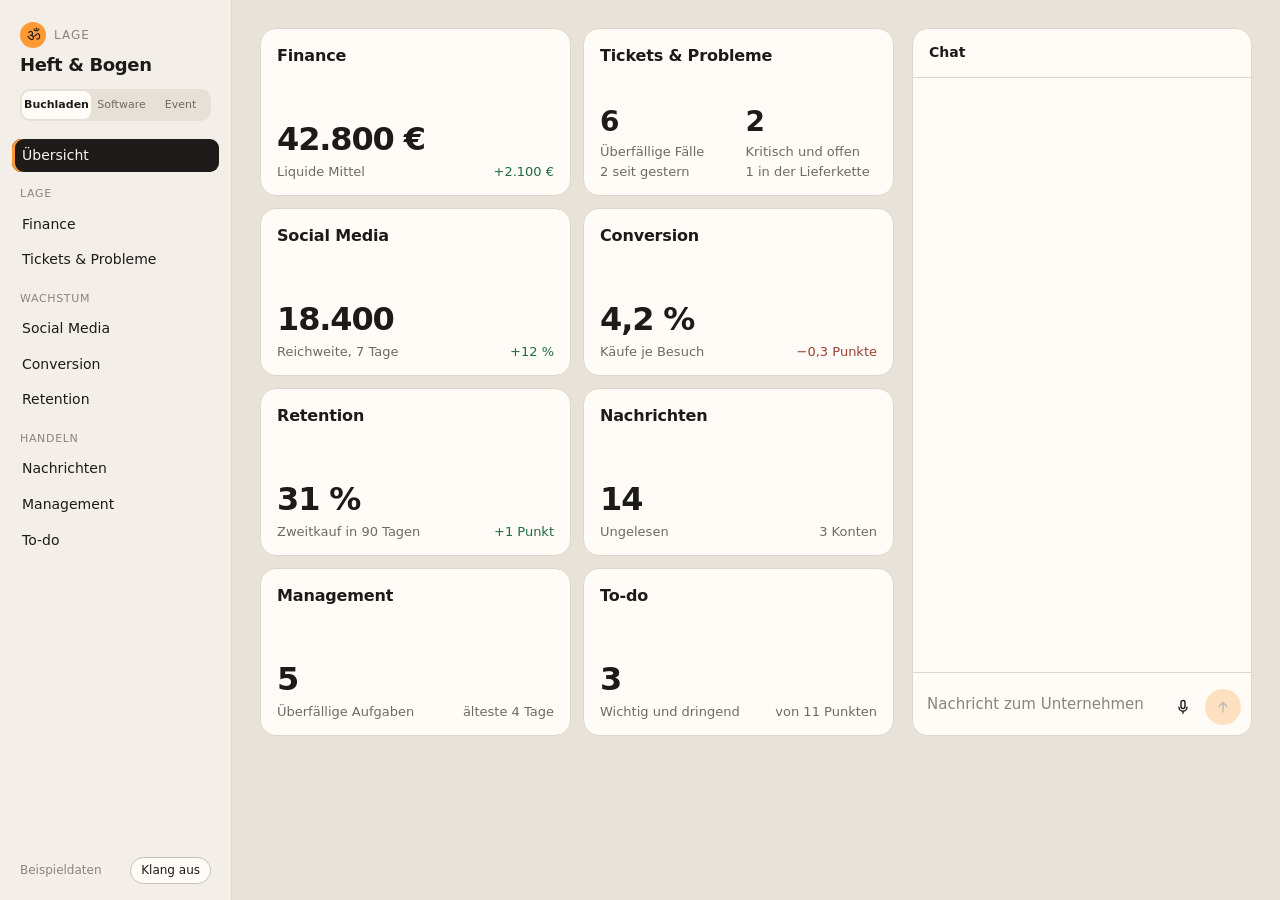
==== index.html @ 4ea133cf "Om-Branding: Safran-Palette, ॐ-Zeichen und Klang - Farben Safran, Gold und dunkles Safran für Fokus," ====
<!DOCTYPE html>
<html lang="de">
<head>
  <meta charset="utf-8">
  <meta name="viewport" content="width=device-width, initial-scale=1">
  <title>Lage</title>
  <style>
    :root {
      --bg: #e8e2d8;
      --rail: #f3efe8;
      --paper: #f7f4ee;
      --card: #fffcf8;
      --ink: #1c1b19;
      --muted: #6f6a62;
      --faint: #8a847b;
      --line: #ddd6cb;
      --line-strong: #c9c1b4;
      --good: #1d6b43;
      --bad: #9a4034;
      --saffron: #ff9933;
      --saffron-deep: #b85c00;
      --gold: #c9a24b;
      --radius: 16px;
      --sans: "SF Pro Text", "SF Pro Display", system-ui, -apple-system, BlinkMacSystemFont, "Segoe UI", sans-serif;
    }

    * { box-sizing: border-box; }
    html, body { margin: 0; height: 100%; }
    body {
      font-family: var(--sans);
      color: var(--ink);
      background: var(--bg);
      font-size: 15px;
      line-height: 1.4;
    }
    button, textarea { font: inherit; color: inherit; }
    button, a.nav-btn, a.tile { cursor: pointer; }
    a.nav-btn, a.tile { text-decoration: none; color: inherit; }
    :focus { outline: none; }
    :focus-visible {
      outline: 2px solid var(--saffron-deep);
      outline-offset: 2px;
    }
    .sr {
      position: absolute;
      width: 1px;
      height: 1px;
      padding: 0;
      margin: -1px;
      overflow: hidden;
      clip: rect(0, 0, 0, 0);
      border: 0;
    }

    .app {
      display: grid;
      grid-template-columns: 232px minmax(0, 1fr);
      min-height: 100%;
    }

    .rail {
      background: var(--rail);
      border-right: 1px solid var(--line);
      padding: 22px 12px 16px;
      display: flex;
      flex-direction: column;
      gap: 18px;
      position: sticky;
      top: 0;
      height: 100vh;
      overflow: auto;
    }
    .brand { padding: 0 8px; }
    .brand-kicker {
      display: flex;
      align-items: center;
      gap: 8px;
      margin: 0;
      font-size: 12px;
      letter-spacing: 0.08em;
      text-transform: uppercase;
      color: var(--faint);
    }
    .mark {
      display: grid;
      place-items: center;
      width: 26px;
      height: 26px;
      border-radius: 50%;
      background: var(--saffron);
      color: var(--ink);
      font-family: "Kohinoor Devanagari", "Devanagari Sangam MN", "Noto Sans Devanagari", serif;
      font-size: 16px;
      line-height: 1;
      letter-spacing: 0;
    }
    .mark.breathe { animation: breathe 3.2s ease-in-out 2; }
    @keyframes breathe {
      50% { transform: scale(1.16); box-shadow: 0 0 0 7px rgba(255, 153, 51, 0.22); }
    }
    .brand-name {
      margin: 4px 0 0;
      font-size: 18px;
      font-weight: 590;
      letter-spacing: -0.02em;
    }
    .seg {
      display: grid;
      grid-template-columns: repeat(3, 1fr);
      gap: 2px;
      padding: 2px;
      margin-top: 12px;
      background: #e6e0d6;
      border-radius: 10px;
    }
    .seg button {
      border: 0;
      background: transparent;
      border-radius: 8px;
      padding: 6px 2px;
      font-size: 11px;
      color: var(--muted);
    }
    .seg button[aria-selected="true"] {
      background: var(--card);
      color: var(--ink);
      font-weight: 590;
    }

    nav { display: flex; flex-direction: column; gap: 14px; }
    .group { display: flex; flex-direction: column; gap: 2px; }
    .group-label {
      margin: 0 8px 4px;
      font-size: 11px;
      letter-spacing: 0.06em;
      text-transform: uppercase;
      color: var(--faint);
    }
    .nav-btn {
      display: flex;
      align-items: center;
      width: 100%;
      text-align: left;
      border: 0;
      background: transparent;
      border-radius: 9px;
      padding: 7px 10px;
      font-size: 14px;
      color: var(--ink);
    }
    .nav-btn:hover { background: rgba(28, 27, 25, 0.05); }
    .nav-btn[aria-current="page"] {
      background: var(--ink);
      color: var(--paper);
      box-shadow: inset 3px 0 0 var(--saffron);
    }

    .rail-foot {
      display: flex;
      align-items: center;
      justify-content: space-between;
      gap: 8px;
      margin-top: auto;
      padding: 0 8px;
    }
    .note {
      margin: 0;
      font-size: 12px;
      color: var(--faint);
    }
    .sound-btn {
      border: 1px solid var(--line-strong);
      background: var(--card);
      border-radius: 999px;
      padding: 4px 10px;
      font-size: 12px;
    }
    .sound-btn[aria-pressed="true"] {
      background: var(--saffron);
      border-color: var(--saffron);
    }

    main {
      min-width: 0;
      min-height: 100vh;
      display: flex;
      flex-direction: column;
    }
    .topbar {
      display: none;
      align-items: center;
      gap: 12px;
      padding: 12px 16px;
      border-bottom: 1px solid var(--line);
    }
    .menu-btn {
      border: 1px solid var(--line-strong);
      background: var(--card);
      border-radius: 999px;
      padding: 6px 12px;
      font-size: 13px;
    }
    .stage {
      padding: 28px 28px 32px;
    }
    .workspace {
      display: grid;
      grid-template-columns: minmax(0, 1fr) 340px;
      gap: 18px;
      align-items: stretch;
      max-width: 1080px;
      margin: 0 auto;
    }
    .frame { min-width: 0; }

    .grid {
      display: grid;
      grid-template-columns: repeat(2, minmax(0, 1fr));
      gap: 12px;
    }
    .tile {
      display: flex;
      flex-direction: column;
      justify-content: space-between;
      min-height: 168px;
      padding: 16px 16px 14px;
      text-align: left;
      background: var(--card);
      border: 1px solid var(--line);
      border-radius: var(--radius);
    }
    .tile:hover { border-color: var(--line-strong); background: #fff; }
    .tile-cat {
      font-size: 16px;
      font-weight: 590;
      letter-spacing: -0.01em;
    }
    .tile-value {
      margin-top: 28px;
      font-size: 32px;
      line-height: 1.05;
      font-weight: 560;
      letter-spacing: -0.035em;
      font-variant-numeric: tabular-nums lining-nums;
    }
    .tile-meta {
      display: flex;
      justify-content: space-between;
      gap: 12px;
      margin-top: 6px;
      font-size: 13px;
      color: var(--muted);
    }
    .pair {
      display: grid;
      grid-template-columns: 1fr 1fr;
      gap: 14px;
      margin-top: 22px;
    }
    .pair .tile-value { margin-top: 0; font-size: 28px; }
    .pair .tile-meta {
      display: flex;
      flex-direction: column;
      align-items: flex-start;
      gap: 2px;
    }
    .up { color: var(--good); }
    .down { color: var(--bad); }

    .sheet-kicker {
      margin: 0;
      font-size: 12px;
      letter-spacing: 0.06em;
      text-transform: uppercase;
      color: var(--faint);
    }
    .sheet h1 {
      margin: 6px 0 0;
      font-size: 28px;
      font-weight: 590;
      letter-spacing: -0.03em;
    }
    .sheet-value {
      margin: 22px 0 0;
      font-size: 44px;
      line-height: 1;
      font-weight: 560;
      letter-spacing: -0.04em;
      font-variant-numeric: tabular-nums lining-nums;
    }
    .sheet h2.sheet-kicker { margin: 26px 0 0; }
    .sheet .pair .sheet-value { font-size: 36px; }
    table {
      width: 100%;
      margin-top: 28px;
      border-collapse: collapse;
    }
    th {
      text-align: left;
      font-size: 12px;
      font-weight: 500;
      color: var(--faint);
      padding: 0 0 8px;
      border-bottom: 1px solid var(--line);
    }
    td {
      padding: 12px 16px 12px 0;
      border-bottom: 1px solid var(--line);
      vertical-align: top;
    }
    td.num, th.num { text-align: right; font-variant-numeric: tabular-nums; }
    tr:last-child td { border-bottom: 0; }

    .chat-panel {
      background: var(--card);
      border: 1px solid var(--line);
      border-radius: 16px;
      display: flex;
      flex-direction: column;
      min-height: 640px;
      overflow: hidden;
    }
    .chat-head {
      display: flex;
      align-items: center;
      padding: 14px 16px;
      border-bottom: 1px solid var(--line);
      font-size: 14px;
      font-weight: 590;
    }
    .thread {
      flex: 1;
      display: flex;
      flex-direction: column;
      gap: 12px;
      overflow: auto;
      padding: 16px;
    }
    .msg-user {
      align-self: flex-end;
      max-width: 72%;
      background: #e7e1d7;
      border-radius: 16px;
      padding: 8px 12px;
    }
    .msg-agent {
      align-self: flex-start;
      max-width: 72%;
    }

    .composer {
      display: flex;
      align-items: flex-end;
      gap: 4px;
      margin-top: auto;
      background: var(--card);
      border: 0;
      border-top: 1px solid var(--line);
      border-radius: 0;
      padding: 10px 10px 10px 14px;
    }
    textarea {
      flex: 1;
      border: 0;
      resize: none;
      background: transparent;
      padding: 10px 0;
      line-height: 22px;
      max-height: 110px;
      min-height: 42px;
    }
    textarea::placeholder { color: var(--faint); }
    .icon-btn {
      width: 36px;
      height: 36px;
      border-radius: 50%;
      border: 0;
      background: transparent;
      color: var(--ink);
      display: grid;
      place-items: center;
      flex: none;
    }
    .icon-btn:hover { background: rgba(28, 27, 25, 0.06); }
    .icon-btn[aria-pressed="true"] { background: var(--ink); color: var(--paper); }
    #send {
      background: var(--saffron);
      color: var(--ink);
    }
    #send:disabled { opacity: 0.28; }
    .icon-btn svg { width: 16px; height: 16px; display: block; }

    .backdrop {
      display: none;
    }

    @media (max-width: 860px) {
      .app { grid-template-columns: 1fr; }
      .topbar { display: flex; }
      .rail {
        position: fixed;
        z-index: 4;
        width: min(300px, 88vw);
        transform: translateX(-105%);
        transition: transform 160ms ease;
      }
      .rail.open { transform: none; }
      .backdrop.show {
        display: block;
        position: fixed;
        inset: 0;
        background: rgba(28, 27, 25, 0.28);
        z-index: 3;
      }
      .stage { padding-left: 16px; padding-right: 16px; }
      .workspace { grid-template-columns: 1fr; }
      .chat-panel { min-height: 520px; margin-top: 8px; }
      .grid { grid-template-columns: repeat(2, minmax(0, 1fr)); }
      .tile { min-height: 132px; }
      .tile-value { margin-top: 16px; font-size: 28px; }
      .sheet-value { font-size: 36px; }
    }
    @media (prefers-reduced-motion: reduce) {
      .rail { transition: none; }
      .mark.breathe { animation: none; }
    }
  </style>
</head>
<body>
  <div class="app">
    <aside class="rail" id="rail">
      <div class="brand">
        <p class="brand-kicker"><span class="mark" id="mark" aria-hidden="true">ॐ</span>Lage</p>
        <p class="brand-name" id="company">Heft &amp; Bogen</p>
        <div class="seg" role="tablist" aria-label="Betrieb">
          <button type="button" role="tab" data-pack="buch" aria-selected="true">Buchladen</button>
          <button type="button" role="tab" data-pack="software" aria-selected="false">Software</button>
          <button type="button" role="tab" data-pack="event" aria-selected="false">Event</button>
        </div>
      </div>
      <nav aria-label="Bereiche">
        <div class="group">
          <a class="nav-btn" href="#home">Übersicht</a>
        </div>
        <div class="group">
          <p class="group-label">Lage</p>
          <a class="nav-btn" href="#finance">Finance</a>
          <a class="nav-btn" href="#tickets">Tickets &amp; Probleme</a>
        </div>
        <div class="group">
          <p class="group-label">Wachstum</p>
          <a class="nav-btn" href="#social">Social Media</a>
          <a class="nav-btn" href="#conversion">Conversion</a>
          <a class="nav-btn" href="#retention">Retention</a>
        </div>
        <div class="group">
          <p class="group-label">Handeln</p>
          <a class="nav-btn" href="#messages">Nachrichten</a>
          <a class="nav-btn" href="#management">Management</a>
          <a class="nav-btn" href="#todo">To-do</a>
        </div>
      </nav>
      <div class="rail-foot">
        <p class="note">Beispieldaten</p>
        <button class="sound-btn" type="button" id="sound" aria-pressed="false">Klang aus</button>
      </div>
    </aside>
    <div class="backdrop" id="backdrop"></div>
    <main>
      <div class="topbar">
        <button class="menu-btn" type="button" id="menu">Menü</button>
        <strong id="top-company">Heft &amp; Bogen</strong>
      </div>
      <div class="stage">
        <div class="workspace">
          <div class="frame" id="stage"></div>
          <aside class="chat-panel" aria-label="Chat">
            <div class="chat-head">Chat</div>
            <div class="thread" id="thread" aria-live="polite"></div>
            <form class="composer" id="composer">
            <label class="sr" for="msg">Nachricht</label>
            <textarea id="msg" rows="1" placeholder="Nachricht schreiben"></textarea>
            <button class="icon-btn" type="button" id="mic" aria-label="Mikrofon" aria-pressed="false">
              <svg viewBox="0 0 16 16" aria-hidden="true">
                <rect x="6" y="1.5" width="4" height="8" rx="2" fill="none" stroke="currentColor" stroke-width="1.4"/>
                <path d="M4 8.2a4 4 0 0 0 8 0M8 12.2v2" fill="none" stroke="currentColor" stroke-width="1.4" stroke-linecap="round"/>
              </svg>
            </button>
            <button class="icon-btn" type="submit" id="send" aria-label="Senden" disabled>
              <svg viewBox="0 0 16 16" aria-hidden="true">
                <path d="M8 13V3.5M8 3.5 4.2 7.2M8 3.5l3.8 3.7" fill="none" stroke="currentColor" stroke-width="1.5" stroke-linecap="round" stroke-linejoin="round"/>
              </svg>
            </button>
          </form>
          </aside>
        </div>
      </div>
    </main>
  </div>
  <script>
    const ORDER = ["finance", "tickets", "social", "conversion", "retention", "messages", "management", "todo"];
    const GROUPS = { finance: "Lage", tickets: "Lage", social: "Wachstum", conversion: "Wachstum", retention: "Wachstum", messages: "Handeln", management: "Handeln", todo: "Handeln" };

    function tile(id, category, value, metric, delta, sign, line, also) {
      return { id, category, value, metric, delta, sign, line, also: also || null };
    }
    function sheet(headers, rows, numeric) {
      return { headers, rows, numeric };
    }

    const DATA = {
      buch: {
        company: "Heft & Bogen",
        tiles: {
          finance: tile("finance", "Finance", "42.800 €", "Liquide Mittel", "+2.100 €", "up", "42.800 € liquide Mittel, 2.100 € über dem Vormonat."),
          tickets: tile("tickets", "Tickets & Probleme", "6", "Überfällige Fälle", "2 seit gestern", "", "6 Fälle sind über der Frist. 2 Probleme sind kritisch. Eines ist der fehlende Nachtzug.", { value: "2", metric: "Kritisch und offen", delta: "1 in der Lieferkette", sign: "" }),
          social: tile("social", "Social Media", "18.400", "Reichweite, 7 Tage", "+12 %", "up", "Reichweite der letzten 7 Tage: 18.400, davon 12.100 auf Instagram."),
          conversion: tile("conversion", "Conversion", "4,2 %", "Käufe je Besuch", "−0,3 Punkte", "down", "4,2 % der Besuche wurden ein Kauf. 52 Käufe aus 1.240 Besuchen."),
          retention: tile("retention", "Retention", "31 %", "Zweitkauf in 90 Tagen", "+1 Punkt", "up", "31 % der Käufer haben in 90 Tagen ein zweites Mal gekauft."),
          messages: tile("messages", "Nachrichten", "14", "Ungelesen", "3 Konten", "", "14 Nachrichten sind ungelesen."),
          management: tile("management", "Management", "5", "Überfällige Aufgaben", "älteste 4 Tage", "", "5 delegierte Aufgaben sind über der Frist."),
          todo: tile("todo", "To-do", "3", "Wichtig und dringend", "von 11 Punkten", "", "3 eigene Punkte sind wichtig und dringend.")
        },
        sheets: {
          finance: sheet(["Konto", "Stand"], [["Geschäftskonto", "38.200 €"], ["Kasse", "4.600 €"], ["Lieferanten, fällig in 14 Tagen", "6.400 €"]], [1]),
          tickets: sheet(["Fall", "Frist", "Kanal"], [["Abholung Nachtzug", "2 Tage über", "Laden"], ["Karton Suhrkamp", "1 Tag über", "Verlag"], ["Rechnung Müller", "heute", "Laden"], ["Schulbestellung", "4 Tage über", "Schule"]], []),
          problems: sheet(["Quelle", "Sache"], [["Lieferkette", "Nachtzug, Verlag liefert nicht"], ["Server", "Shop langsam seit 6 Minuten"]], []),
          social: sheet(["Kanal", "Reichweite"], [["Instagram", "12.100"], ["Facebook", "6.300"]], [1]),
          conversion: sheet(["Stufe", "Anzahl"], [["Besuche", "1.240"], ["Reservierungen", "86"], ["Käufe", "52"]], [1]),
          retention: sheet(["Kohorte", "Zweitkauf"], [["Juni", "28 %"], ["Juli", "33 %"], ["August", "31 %"]], [1]),
          messages: sheet(["Konto", "Von", "Inhalt"], [["Laden", "Frau Kehl", "Ist der Nachtzug da?"], ["Verlag", "Suhrkamp", "Neuer Termin 28.10."], ["Intern", "Lena", "Bestand ist geprüft"]], []),
          management: sheet(["Aufgabe", "Person", "Status"], [["Lagermeldung", "Lena", "Ausstehend"], ["Schaufenster", "Tim", "Angefangen"], ["Inventur Krimi", "Lena", "Ausstehend"], ["Kasse zählen", "Tim", "Beendet"]], []),
          todo: sheet(["Feld", "Punkt"], [["Wichtig und dringend", "Verlag anrufen"], ["Wichtig und dringend", "Schulbestellung klären"], ["Wichtig und dringend", "Kassensturz"], ["Wichtig und nicht dringend", "Herbstprogramm"], ["Nicht wichtig und dringend", "Schaufensterfolie"], ["Nicht wichtig und nicht dringend", "Altbestand sichten"]], [])
        }
      },
      software: {
        company: "Nordkap",
        tiles: {
          finance: tile("finance", "Finance", "310.000 €", "Liquide Mittel", "−18.000 €", "down", "310.000 € liquide Mittel, 18.000 € unter dem Vormonat."),
          tickets: tile("tickets", "Tickets & Probleme", "11", "Überfällige Fälle", "4 seit gestern", "", "11 Supportfälle sind über der Antwortfrist. 1 Problem ist kritisch: die API antwortet seit 40 Minuten mit Fehlern.", { value: "1", metric: "Kritisch und offen", delta: "API seit 40 Minuten", sign: "down" }),
          social: tile("social", "Social Media", "62.000", "Reichweite, 7 Tage", "+6 %", "up", "Reichweite der letzten 7 Tage: 62.000, auf der LinkedIn-Seite."),
          conversion: tile("conversion", "Conversion", "17 %", "Test zu zahlend", "+1 Punkt", "up", "17 % der Testkonten wurden zahlend. 31 von 180."),
          retention: tile("retention", "Retention", "94 %", "Noch zahlend nach 90 Tagen", "−1 Punkt", "down", "94 % der zahlenden Kunden zahlen nach 90 Tagen noch."),
          messages: tile("messages", "Nachrichten", "9", "Ungelesen", "3 Konten", "", "9 Nachrichten sind ungelesen."),
          management: tile("management", "Management", "7", "Überfällige Aufgaben", "älteste 6 Tage", "", "7 delegierte Aufgaben sind über der Frist."),
          todo: tile("todo", "To-do", "2", "Wichtig und dringend", "von 8 Punkten", "", "2 eigene Punkte sind wichtig und dringend.")
        },
        sheets: {
          finance: sheet(["Posten", "Betrag"], [["Geschäftskonto", "310.000 €"], ["Löhne, diese Woche", "42.000 €"], ["Hosting, diese Woche", "1.800 €"]], [1]),
          tickets: sheet(["Fall", "Frist", "Kanal"], [["Login, API-Fehler", "3 Stunden über", "Support"], ["Export bricht ab", "1 Tag über", "Support"], ["Rechnung Holm", "heute", "Firma"], ["Testkonto ohne Mail", "2 Tage über", "Support"]], []),
          problems: sheet(["Quelle", "Sache"], [["Produkt", "API antwortet seit 40 Minuten mit Fehlern"]], []),
          social: sheet(["Kanal", "Reichweite"], [["LinkedIn", "62.000"]], [1]),
          conversion: sheet(["Stufe", "Anzahl"], [["Testkonten", "180"], ["Aktiviert", "96"], ["Zahlend", "31"]], [1]),
          retention: sheet(["Kohorte", "Noch zahlend"], [["Juli", "96 %"], ["August", "94 %"], ["September", "94 %"]], [1]),
          messages: sheet(["Konto", "Von", "Inhalt"], [["Support", "Kunde Holm", "Export bricht ab"], ["Firma", "Steuerbüro", "Lohnunterlagen"], ["Intern", "Mira", "Fix liegt auf Staging"]], []),
          management: sheet(["Aufgabe", "Person", "Status"], [["API-Fix", "Mira", "Angefangen"], ["Kundeninfo Holm", "Jonas", "Ausstehend"], ["Lohn freigeben", "Jonas", "Ausstehend"], ["Staging prüfen", "Mira", "Beendet"]], []),
          todo: sheet(["Feld", "Punkt"], [["Wichtig und dringend", "API-Lage entscheiden"], ["Wichtig und dringend", "Lohn freigeben"], ["Wichtig und nicht dringend", "Preisliste Q4"], ["Nicht wichtig und dringend", "Statusseite aktualisieren"]], [])
        }
      },
      event: {
        company: "Atelier Süd",
        tiles: {
          finance: tile("finance", "Finance", "96.500 €", "Liquide Mittel", "+8.400 €", "up", "96.500 € liquide Mittel, 8.400 € über dem Vormonat."),
          tickets: tile("tickets", "Tickets & Probleme", "4", "Überfällige Fälle", "1 seit gestern", "", "4 Rückfragen sind über der Frist. 3 Probleme sind kritisch. Location und Licht betreffen diese Woche.", { value: "3", metric: "Kritisch und offen", delta: "2 betreffen diese Woche", sign: "" }),
          social: tile("social", "Social Media", "41.000", "Reichweite, 7 Tage", "−4 %", "down", "Reichweite der letzten 7 Tage: 41.000."),
          conversion: tile("conversion", "Conversion", "26 %", "Anfrage zu Mandat", "+2 Punkte", "up", "26 % der Anfragen wurden ein Mandat. 5 von 19."),
          retention: tile("retention", "Retention", "48 %", "Folgemandat in 12 Monaten", "+3 Punkte", "up", "48 % der Auftraggeber haben in 12 Monaten ein weiteres Mandat erteilt."),
          messages: tile("messages", "Nachrichten", "22", "Ungelesen", "3 Konten", "", "22 Nachrichten sind ungelesen."),
          management: tile("management", "Management", "8", "Überfällige Aufgaben", "älteste 2 Tage", "", "8 delegierte Aufgaben sind über der Frist."),
          todo: tile("todo", "To-do", "4", "Wichtig und dringend", "von 15 Punkten", "", "4 eigene Punkte sind wichtig und dringend.")
        },
        sheets: {
          finance: sheet(["Posten", "Betrag"], [["Geschäftskonto", "96.500 €"], ["Offene Fremdkosten", "18.200 €"], ["Beauftragtes Honorar", "64.000 €"]], [1]),
          tickets: sheet(["Fall", "Frist", "Kanal"], [["Location Hafen", "1 Tag über", "Auftraggeber"], ["Technikrider Linde", "heute", "Gewerk"], ["Gästeliste Körner", "2 Tage über", "Auftraggeber"], ["Anzahl Scheinwerfer", "heute", "Gewerk"]], []),
          problems: sheet(["Quelle", "Sache"], [["Location", "Hafen sagt Donnerstag ab"], ["Technik", "Licht noch unbestätigt"], ["Personal", "Eine Schicht am Freitag offen"]], []),
          social: sheet(["Kanal", "Reichweite"], [["Instagram", "28.000"], ["LinkedIn", "13.000"]], [1]),
          conversion: sheet(["Stufe", "Anzahl"], [["Anfragen", "19"], ["Angebote", "11"], ["Mandate", "5"]], [1]),
          retention: sheet(["Jahrgang", "Folgemandat"], [["2024", "44 %"], ["2025", "48 %"]], [1]),
          messages: sheet(["Konto", "Von", "Inhalt"], [["Auftraggeber", "Linde", "Rider fehlt noch"], ["Gewerk", "Lichtwerk", "Zwei Scheinwerfer offen"], ["Intern", "Nora", "Schichtplan liegt bereit"]], []),
          management: sheet(["Aufgabe", "Person", "Status"], [["Location ersetzen", "Nora", "Angefangen"], ["Licht bestätigen", "Paul", "Ausstehend"], ["Schicht Freitag", "Nora", "Ausstehend"], ["Rider an Linde", "Paul", "Beendet"]], []),
          todo: sheet(["Feld", "Punkt"], [["Wichtig und dringend", "Location heute entscheiden"], ["Wichtig und dringend", "Licht freigeben"], ["Wichtig und dringend", "Schicht Freitag besetzen"], ["Wichtig und dringend", "Linde den Rider schicken"], ["Wichtig und nicht dringend", "Herbstmappe"]], [])
        }
      }
    };

    let pack = "buch";
    let view = "home";
    const messages = [];

    const stage = document.getElementById("stage");
    const thread = document.getElementById("thread");
    const msg = document.getElementById("msg");
    const sendBtn = document.getElementById("send");
    const rail = document.getElementById("rail");
    const backdrop = document.getElementById("backdrop");

    function esc(value) {
      return String(value).replace(/[&<>"']/g, (ch) => ({ "&": "&amp;", "<": "&lt;", ">": "&gt;", '"': "&quot;", "'": "&#39;" }[ch]));
    }

    function dash() { return DATA[pack]; }

    function heute(d) {
      const todo = d.tiles.todo.value === "1" ? "1 Punkt ist wichtig und dringend." : d.tiles.todo.value + " Punkte sind wichtig und dringend.";
      const tickets = d.tiles.tickets.value === "1" ? "1 Fall ist über der Frist." : d.tiles.tickets.value + " Fälle sind über der Frist.";
      const problems = d.tiles.tickets.also.value === "1" ? "1 Problem ist kritisch." : d.tiles.tickets.also.value + " Probleme sind kritisch.";
      return todo + " " + tickets + " " + problems;
    }

    function answerFor(text) {
      const d = dash();
      const q = text.toLowerCase();
      const hit = (words) => words.some((word) => q.includes(word));
      if (hit(["finanz", "geld", "liquid", "kasse", "konto"])) return d.tiles.finance.line;
      if (hit(["ticket", "fall", "support", "frist", "problem", "störung", "liefer", "server", "api", "location"])) return d.tiles.tickets.line;
      if (hit(["social", "reichweite", "instagram", "linkedin", "facebook"])) return d.tiles.social.line;
      if (hit(["conversion", "abschluss", "kauf", "test", "anfrage", "mandat"])) return d.tiles.conversion.line;
      if (hit(["retention", "bindung", "zweit", "folge"])) return d.tiles.retention.line;
      if (hit(["nachricht", "mail", "ungelesen", "post"])) return d.tiles.messages.line;
      if (hit(["management", "aufgabe", "team", "deleg"])) return d.tiles.management.line;
      if (hit(["todo", "to-do", "eisenhower", "matrix", "wichtig"])) return d.tiles.todo.line;
      if (view !== "home") return d.tiles[view].line;
      return heute(d);
    }

    function renderNav() {
      document.querySelectorAll(".nav-btn").forEach((link) => {
        const id = link.getAttribute("href").slice(1);
        if (id === view) link.setAttribute("aria-current", "page");
        else link.removeAttribute("aria-current");
      });
      document.querySelectorAll("[data-pack]").forEach((button) => {
        button.setAttribute("aria-selected", button.dataset.pack === pack ? "true" : "false");
      });
      document.getElementById("company").textContent = dash().company;
      document.getElementById("top-company").textContent = dash().company;
      const place = view === "home" ? "zum Unternehmen" : "zu " + dash().tiles[view].category;
      msg.placeholder = "Nachricht " + place;
    }

    function metricBlock(item) {
      const sign = item.sign ? " " + item.sign : "";
      return '<span><span class="tile-value">' + esc(item.value) + "</span>" +
        '<span class="tile-meta"><span>' + esc(item.metric) + '</span><span class="' + sign.trim() + '">' + esc(item.delta) + "</span></span></span>";
    }

    function renderTile(item) {
      if (item.also) {
        return '<a class="tile" href="#' + item.id + '">' +
          '<span class="tile-cat">' + esc(item.category) + "</span>" +
          '<span class="pair">' + metricBlock(item) + metricBlock(item.also) + "</span></a>";
      }
      return '<a class="tile" href="#' + item.id + '">' +
        '<span class="tile-cat">' + esc(item.category) + "</span>" +
        metricBlock(item) +
        "</a>";
    }

    function tableHtml(table) {
      const head = table.headers.map((header, index) => '<th class="' + (table.numeric.includes(index) ? "num" : "") + '">' + esc(header) + "</th>").join("");
      const body = table.rows.map((row) => "<tr>" + row.map((cell, index) => '<td class="' + (table.numeric.includes(index) ? "num" : "") + '">' + esc(cell) + "</td>").join("") + "</tr>").join("");
      return "<table><thead><tr>" + head + "</tr></thead><tbody>" + body + "</tbody></table>";
    }

    function renderSheet(item) {
      const sign = item.sign ? " " + item.sign : "";
      if (item.also) {
        const alsoSign = item.also.sign ? " " + item.also.sign : "";
        return '<article class="sheet"><p class="sheet-kicker">' + esc(GROUPS[item.id]) + "</p><h1>" + esc(item.category) + "</h1>" +
          '<div class="pair"><span><p class="sheet-value">' + esc(item.value) + '</p><p class="sheet-metric">' + esc(item.metric) + ' · <span class="' + sign.trim() + '">' + esc(item.delta) + "</span></p></span>" +
          '<span><p class="sheet-value">' + esc(item.also.value) + '</p><p class="sheet-metric">' + esc(item.also.metric) + ' · <span class="' + alsoSign.trim() + '">' + esc(item.also.delta) + "</span></p></span></div>" +
          "<h2 class=\"sheet-kicker\">Tickets</h2>" + tableHtml(dash().sheets.tickets) +
          "<h2 class=\"sheet-kicker\">Probleme</h2>" + tableHtml(dash().sheets.problems) +
          "</article>";
      }
      return '<article class="sheet"><p class="sheet-kicker">' + esc(GROUPS[item.id]) + "</p><h1>" + esc(item.category) + "</h1>" +
        '<p class="sheet-value">' + esc(item.value) + "</p>" +
        '<p class="sheet-metric">' + esc(item.metric) + ' · <span class="' + sign.trim() + '">' + esc(item.delta) + "</span></p>" +
        tableHtml(dash().sheets[item.id]) + "</article>";
    }

    function renderStage() {
      const d = dash();
      if (view === "home") {
        stage.innerHTML = '<h1 class="sr">Übersicht</h1><div class="grid">' + ORDER.map((id) => renderTile(d.tiles[id])).join("") + "</div>";
      } else {
        stage.innerHTML = renderSheet(d.tiles[view]);
      }
      renderNav();
    }

    function renderThread() {
      thread.innerHTML = messages.map((entry) => '<div class="msg-' + entry.role + '">' + esc(entry.text) + "</div>").join("");
      thread.scrollTop = thread.scrollHeight;
    }

    function applyHash() {
      let id = location.hash.slice(1);
      if (id === "problems") id = "tickets";
      view = id && dash().tiles[id] ? id : "home";
      renderStage();
      closeMenu();
    }

    function closeMenu() {
      rail.classList.remove("open");
      backdrop.classList.remove("show");
    }

    function submitText(text) {
      const trimmed = text.trim();
      if (!trimmed) return;
      messages.push({ role: "user", text: trimmed });
      messages.push({ role: "agent", text: answerFor(trimmed) });
      if (soundOn()) playChime();
      msg.value = "";
      fit();
      sendBtn.disabled = true;
      renderThread();
    }

    function fit() {
      msg.style.height = "auto";
      msg.style.height = Math.min(msg.scrollHeight, 110) + "px";
    }

    window.addEventListener("hashchange", applyHash);
    document.addEventListener("click", (event) => {
      const packBtn = event.target.closest("[data-pack]");
      if (!packBtn) return;
      pack = packBtn.dataset.pack;
      messages.length = 0;
      renderThread();
      renderStage();
    });

    document.getElementById("menu").addEventListener("click", () => {
      rail.classList.toggle("open");
      backdrop.classList.toggle("show", rail.classList.contains("open"));
    });
    backdrop.addEventListener("click", closeMenu);

    msg.addEventListener("input", () => {
      sendBtn.disabled = msg.value.trim().length === 0;
      fit();
    });
    msg.addEventListener("keydown", (event) => {
      if (event.key === "Enter" && !event.shiftKey) {
        event.preventDefault();
        submitText(msg.value);
      }
    });
    document.getElementById("composer").addEventListener("submit", (event) => {
      event.preventDefault();
      submitText(msg.value);
    });

    // Klang: Netzbrummen (50 Hz) geht in ein Om (136,1 Hz) über. Startet nur nach Klick.
    const OM = 136.1;
    const soundBtn = document.getElementById("sound");
    const mark = document.getElementById("mark");
    let audio = null;
    let master = null;

    function soundOn() {
      return soundBtn.getAttribute("aria-pressed") === "true";
    }

    function voice(type, freq, level, start, stop, into) {
      const osc = audio.createOscillator();
      const gain = audio.createGain();
      osc.type = type;
      osc.frequency.value = freq;
      gain.gain.value = level;
      osc.connect(gain).connect(into);
      osc.start(start);
      osc.stop(stop);
    }

    function envelope(peak, start, top, end) {
      const gain = audio.createGain();
      gain.gain.setValueAtTime(0, audio.currentTime);
      gain.gain.setValueAtTime(0, start);
      gain.gain.linearRampToValueAtTime(peak, top);
      gain.gain.linearRampToValueAtTime(0, end);
      gain.connect(master);
      return gain;
    }

    function playOm() {
      const now = audio.currentTime;

      const hum = audio.createBiquadFilter();
      hum.type = "lowpass";
      hum.frequency.value = 320;
      hum.connect(envelope(0.06, now, now + 0.5, now + 2.4));
      voice("sawtooth", 50, 1, now, now + 2.5, hum);

      const mouth = audio.createBiquadFilter();
      mouth.type = "lowpass";
      mouth.Q.value = 4;
      mouth.frequency.setValueAtTime(1100, now);
      mouth.frequency.setValueAtTime(1100, now + 2.6);
      mouth.frequency.linearRampToValueAtTime(600, now + 4.2);
      mouth.frequency.linearRampToValueAtTime(250, now + 5.8);
      mouth.connect(envelope(0.22, now + 0.8, now + 2.6, now + 7.5));
      voice("sawtooth", OM, 0.5, now + 0.8, now + 7.6, mouth);
      voice("sawtooth", OM * 1.004, 0.4, now + 0.8, now + 7.6, mouth);
      voice("sine", OM / 2, 0.6, now + 0.8, now + 7.6, mouth);
    }

    function playChime() {
      const now = audio.currentTime;
      [[OM * 4, 0.08], [OM * 4 * 2.76, 0.025]].forEach(([freq, level]) => {
        const osc = audio.createOscillator();
        const gain = audio.createGain();
        osc.frequency.value = freq;
        gain.gain.setValueAtTime(level, now);
        gain.gain.exponentialRampToValueAtTime(0.0001, now + 1.4);
        osc.connect(gain).connect(master);
        osc.start(now);
        osc.stop(now + 1.5);
      });
    }

    soundBtn.addEventListener("click", () => {
      const on = !soundOn();
      soundBtn.setAttribute("aria-pressed", on ? "true" : "false");
      soundBtn.textContent = on ? "Klang an" : "Klang aus";
      if (!audio) {
        audio = new (window.AudioContext || window.webkitAudioContext)();
        master = audio.createGain();
        master.connect(audio.destination);
      }
      master.gain.setTargetAtTime(on ? 1 : 0, audio.currentTime, 0.08);
      if (!on) return;
      audio.resume();
      playOm();
      mark.classList.remove("breathe");
      void mark.offsetWidth;
      mark.classList.add("breathe");
    });

    const Mic = window.SpeechRecognition || window.webkitSpeechRecognition;
    const micBtn = document.getElementById("mic");
    if (Mic) {
      const rec = new Mic();
      rec.lang = "de-DE";
      rec.onresult = (event) => {
        msg.value = event.results[0][0].transcript;
        sendBtn.disabled = msg.value.trim().length === 0;
        fit();
        micBtn.setAttribute("aria-pressed", "false");
      };
      rec.onend = () => micBtn.setAttribute("aria-pressed", "false");
      micBtn.addEventListener("click", () => {
        if (micBtn.getAttribute("aria-pressed") === "true") {
          rec.stop();
          return;
        }
        micBtn.setAttribute("aria-pressed", "true");
        rec.start();
      });
    } else {
      micBtn.addEventListener("click", () => msg.focus());
    }

    applyHash();
  </script>
</body>
</html>
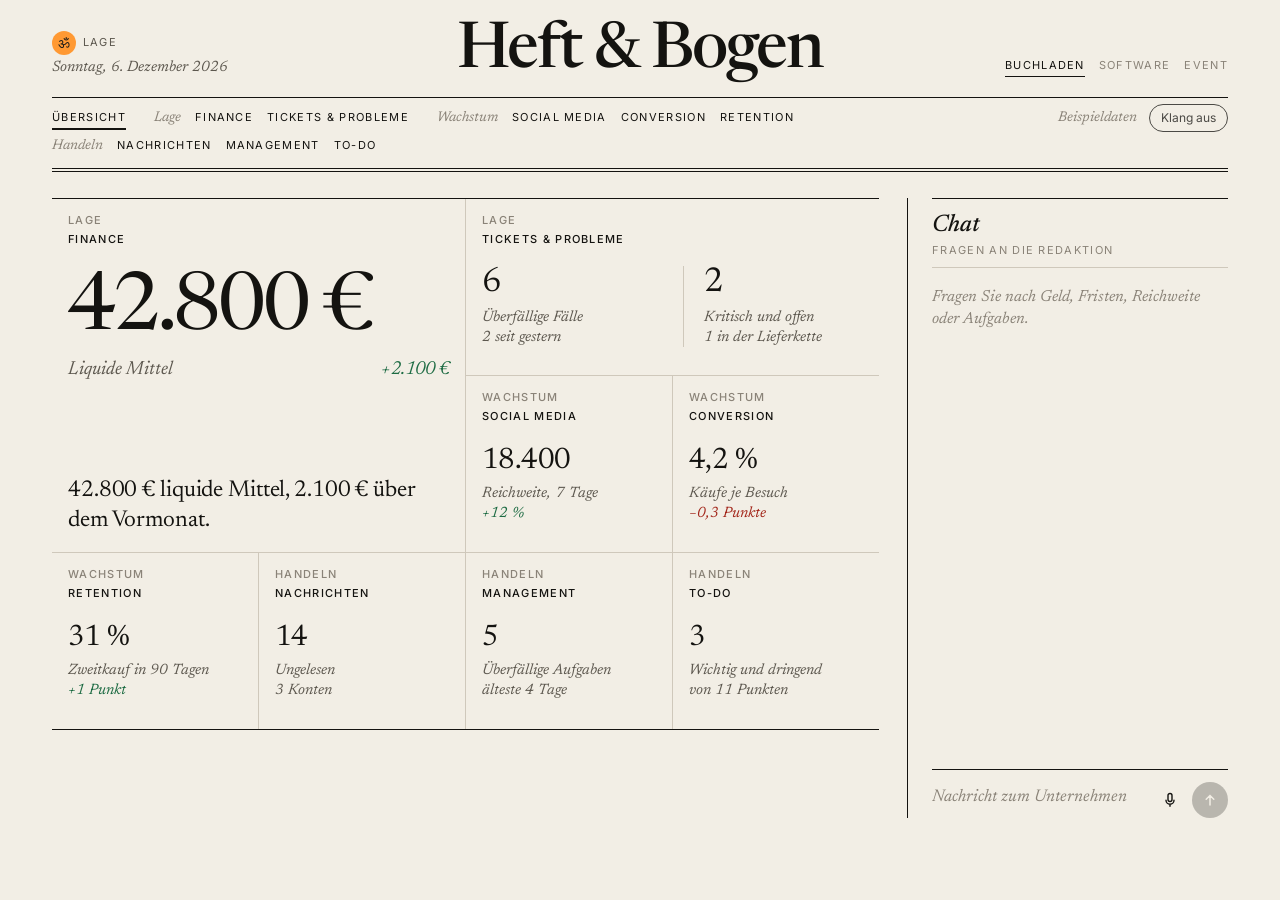
==== commit 166f81c9: "Om-Branding als gemeinsame Ebene für alle Versionen brand.css und brand.js liefern das ॐ-Zeichen, de" ====
--- a/index.html
+++ b/index.html
@@ -4,433 +4,411 @@
   <meta charset="utf-8">
   <meta name="viewport" content="width=device-width, initial-scale=1">
   <title>Lage</title>
+  <link rel="preconnect" href="https://fonts.googleapis.com">
+  <link rel="preconnect" href="https://fonts.gstatic.com" crossorigin>
+  <link rel="stylesheet" href="https://fonts.googleapis.com/css2?family=Newsreader:ital,opsz,wght@0,6..72,400;0,6..72,500;1,6..72,400;1,6..72,500&family=Inter:wght@400;500&display=swap">
   <style>
+    /* A · Zeitung: newsprint, serif numbers, hairline columns, masthead instead of sidebar */
     :root {
-      --bg: #e8e2d8;
-      --rail: #f3efe8;
-      --paper: #f7f4ee;
-      --card: #fffcf8;
-      --ink: #1c1b19;
-      --muted: #6f6a62;
-      --faint: #8a847b;
-      --line: #ddd6cb;
-      --line-strong: #c9c1b4;
+      --bg: #f2eee5;
+      --ink: #141310;
+      --muted: #5d584f;
+      --faint: #8a8378;
+      --hair: #cfc8bb;
       --good: #1d6b43;
-      --bad: #9a4034;
-      --saffron: #ff9933;
-      --saffron-deep: #b85c00;
-      --gold: #c9a24b;
-      --radius: 16px;
-      --sans: "SF Pro Text", "SF Pro Display", system-ui, -apple-system, BlinkMacSystemFont, "Segoe UI", sans-serif;
+      --bad: #a3271b;
+      --hover: #ebe6db;
+      --scrim: rgba(20, 19, 16, 0.3);
+      --serif: "Newsreader", Georgia, serif;
+      --sans: "Inter", system-ui, -apple-system, sans-serif;
+      color-scheme: light;
+    }
+    /* Nachtausgabe: dark paper, follows the system setting */
+    @media (prefers-color-scheme: dark) {
+      :root {
+        --bg: #191712;
+        --ink: #ebe5d6;
+        --muted: #aaa293;
+        --faint: #7c7568;
+        --hair: #3a362e;
+        --good: #86c79f;
+        --bad: #ee8f80;
+        --hover: #211f19;
+        --scrim: rgba(0, 0, 0, 0.55);
+        color-scheme: dark;
+      }
+      .dateline::after { content: " · Nachtausgabe"; }
     }
 
     * { box-sizing: border-box; }
-    html, body { margin: 0; height: 100%; }
+    html, body { margin: 0; min-height: 100%; }
     body {
       font-family: var(--sans);
       color: var(--ink);
       background: var(--bg);
       font-size: 15px;
-      line-height: 1.4;
+      line-height: 1.45;
     }
     button, textarea { font: inherit; color: inherit; }
     button, a.nav-btn, a.tile { cursor: pointer; }
     a.nav-btn, a.tile { text-decoration: none; color: inherit; }
     :focus { outline: none; }
-    :focus-visible {
-      outline: 2px solid var(--saffron-deep);
-      outline-offset: 2px;
-    }
+    :focus-visible { outline: 2px solid var(--ink); outline-offset: 3px; }
     .sr {
-      position: absolute;
-      width: 1px;
-      height: 1px;
-      padding: 0;
-      margin: -1px;
-      overflow: hidden;
-      clip: rect(0, 0, 0, 0);
+      position: absolute; width: 1px; height: 1px; padding: 0; margin: -1px;
+      overflow: hidden; clip: rect(0, 0, 0, 0); border: 0;
+    }
+
+    .app { max-width: 1240px; margin: 0 auto; padding: 0 32px 56px; }
+
+    /* masthead */
+    .rail {
+      display: grid;
+      grid-template-columns: 1fr auto;
+      align-items: baseline;
+      gap: 0 24px;
+      padding-top: 22px;
+      border-bottom: 4px double var(--ink);
+    }
+    .brand {
+      grid-column: 1 / -1;
+      display: grid;
+      grid-template-columns: 1fr auto 1fr;
+      grid-template-areas: "k n s";
+      align-items: end;
+      padding-bottom: 14px;
+      border-bottom: 1px solid var(--ink);
+    }
+    .brand-meta { grid-area: k; margin-bottom: 6px; }
+    .brand-kicker {
+      margin: 0;
+      font-size: 11px;
+      letter-spacing: 0.12em;
+      text-transform: uppercase;
+      color: var(--muted);
+    }
+    .dateline { margin: 4px 0 0; font: italic 400 15px/1.2 var(--serif); color: var(--muted); }
+    .brand-name {
+      grid-area: n;
+      margin: 0;
+      font: 500 64px/0.95 var(--serif);
+      letter-spacing: -0.03em;
+      text-align: center;
+    }
+    .seg {
+      grid-area: s;
+      justify-self: end;
+      display: flex;
+      gap: 14px;
+      margin-bottom: 6px;
+    }
+    .seg button {
       border: 0;
-    }
-
-    .app {
-      display: grid;
-      grid-template-columns: 232px minmax(0, 1fr);
-      min-height: 100%;
-    }
-
-    .rail {
-      background: var(--rail);
-      border-right: 1px solid var(--line);
-      padding: 22px 12px 16px;
-      display: flex;
-      flex-direction: column;
-      gap: 18px;
-      position: sticky;
-      top: 0;
-      height: 100vh;
-      overflow: auto;
-    }
-    .brand { padding: 0 8px; }
-    .brand-kicker {
-      display: flex;
-      align-items: center;
-      gap: 8px;
-      margin: 0;
-      font-size: 12px;
-      letter-spacing: 0.08em;
+      background: none;
+      padding: 0 0 2px;
+      font-size: 11px;
+      letter-spacing: 0.12em;
       text-transform: uppercase;
       color: var(--faint);
-    }
-    .mark {
-      display: grid;
-      place-items: center;
-      width: 26px;
-      height: 26px;
-      border-radius: 50%;
-      background: var(--saffron);
-      color: var(--ink);
-      font-family: "Kohinoor Devanagari", "Devanagari Sangam MN", "Noto Sans Devanagari", serif;
-      font-size: 16px;
-      line-height: 1;
-      letter-spacing: 0;
-    }
-    .mark.breathe { animation: breathe 3.2s ease-in-out 2; }
-    @keyframes breathe {
-      50% { transform: scale(1.16); box-shadow: 0 0 0 7px rgba(255, 153, 51, 0.22); }
-    }
-    .brand-name {
-      margin: 4px 0 0;
-      font-size: 18px;
-      font-weight: 590;
-      letter-spacing: -0.02em;
-    }
-    .seg {
-      display: grid;
-      grid-template-columns: repeat(3, 1fr);
-      gap: 2px;
-      padding: 2px;
-      margin-top: 12px;
-      background: #e6e0d6;
-      border-radius: 10px;
-    }
-    .seg button {
-      border: 0;
-      background: transparent;
-      border-radius: 8px;
-      padding: 6px 2px;
+      border-bottom: 1px solid transparent;
+    }
+    .seg button:hover { color: var(--ink); }
+    .seg button[aria-selected="true"] { color: var(--ink); border-bottom-color: var(--ink); }
+
+    nav { display: flex; flex-wrap: wrap; gap: 6px 28px; padding: 10px 0; }
+    .group { display: flex; align-items: baseline; gap: 14px; }
+    .group-label {
+      margin: 0;
+      font: italic 400 14px var(--serif);
+      color: var(--faint);
+    }
+    .nav-btn {
       font-size: 11px;
-      color: var(--muted);
-    }
-    .seg button[aria-selected="true"] {
-      background: var(--card);
-      color: var(--ink);
-      font-weight: 590;
-    }
-
-    nav { display: flex; flex-direction: column; gap: 14px; }
-    .group { display: flex; flex-direction: column; gap: 2px; }
-    .group-label {
-      margin: 0 8px 4px;
-      font-size: 11px;
-      letter-spacing: 0.06em;
+      letter-spacing: 0.12em;
       text-transform: uppercase;
-      color: var(--faint);
-    }
-    .nav-btn {
-      display: flex;
-      align-items: center;
-      width: 100%;
-      text-align: left;
-      border: 0;
-      background: transparent;
-      border-radius: 9px;
-      padding: 7px 10px;
-      font-size: 14px;
-      color: var(--ink);
-    }
-    .nav-btn:hover { background: rgba(28, 27, 25, 0.05); }
-    .nav-btn[aria-current="page"] {
-      background: var(--ink);
-      color: var(--paper);
-      box-shadow: inset 3px 0 0 var(--saffron);
-    }
-
-    .rail-foot {
-      display: flex;
-      align-items: center;
-      justify-content: space-between;
-      gap: 8px;
-      margin-top: auto;
-      padding: 0 8px;
-    }
+      padding: 2px 0;
+      border-bottom: 2px solid transparent;
+    }
+    .nav-btn:hover { border-bottom-color: var(--hair); }
+    .nav-btn[aria-current="page"] { border-bottom-color: var(--ink); }
     .note {
       margin: 0;
-      font-size: 12px;
+      font: italic 400 14px var(--serif);
       color: var(--faint);
     }
-    .sound-btn {
-      border: 1px solid var(--line-strong);
-      background: var(--card);
-      border-radius: 999px;
-      padding: 4px 10px;
-      font-size: 12px;
-    }
-    .sound-btn[aria-pressed="true"] {
-      background: var(--saffron);
-      border-color: var(--saffron);
-    }
-
-    main {
-      min-width: 0;
-      min-height: 100vh;
-      display: flex;
-      flex-direction: column;
-    }
-    .topbar {
-      display: none;
-      align-items: center;
-      gap: 12px;
-      padding: 12px 16px;
-      border-bottom: 1px solid var(--line);
-    }
+
+    .topbar { display: none; }
     .menu-btn {
-      border: 1px solid var(--line-strong);
-      background: var(--card);
-      border-radius: 999px;
-      padding: 6px 12px;
-      font-size: 13px;
-    }
-    .stage {
-      padding: 28px 28px 32px;
-    }
+      border: 1px solid var(--ink);
+      background: none;
+      padding: 5px 12px;
+      font-size: 11px;
+      letter-spacing: 0.12em;
+      text-transform: uppercase;
+    }
+    .stage { padding-top: 26px; }
     .workspace {
       display: grid;
-      grid-template-columns: minmax(0, 1fr) 340px;
-      gap: 18px;
+      grid-template-columns: minmax(0, 1fr) 320px;
       align-items: stretch;
-      max-width: 1080px;
-      margin: 0 auto;
-    }
-    .frame { min-width: 0; }
-
+    }
+    .frame { min-width: 0; padding-right: 28px; border-right: 1px solid var(--ink); }
+
+    /* front page: finance is the lead story */
     .grid {
       display: grid;
-      grid-template-columns: repeat(2, minmax(0, 1fr));
-      gap: 12px;
+      grid-template-columns: repeat(4, minmax(0, 1fr));
+      gap: 1px;
+      background: var(--hair);
+      border-top: 1px solid var(--ink);
+      border-bottom: 1px solid var(--ink);
     }
     .tile {
       display: flex;
       flex-direction: column;
-      justify-content: space-between;
-      min-height: 168px;
-      padding: 16px 16px 14px;
-      text-align: left;
-      background: var(--card);
-      border: 1px solid var(--line);
-      border-radius: var(--radius);
-    }
-    .tile:hover { border-color: var(--line-strong); background: #fff; }
+      justify-content: flex-start;
+      min-height: 176px;
+      padding: 14px 16px 16px;
+      background: var(--bg);
+      transition: background 120ms;
+    }
+    .tile:hover { background: var(--hover); }
+    .tile[href="#finance"] { grid-column: span 2; grid-row: span 2; }
+    .tile[href="#tickets"] { grid-column: span 2; }
     .tile-cat {
-      font-size: 16px;
-      font-weight: 590;
-      letter-spacing: -0.01em;
-    }
+      font-size: 11px;
+      letter-spacing: 0.12em;
+      text-transform: uppercase;
+      font-weight: 500;
+    }
+    .tile-group { display: block; margin-bottom: 3px; color: var(--faint); }
     .tile-value {
-      margin-top: 28px;
-      font-size: 32px;
-      line-height: 1.05;
-      font-weight: 560;
-      letter-spacing: -0.035em;
-      font-variant-numeric: tabular-nums lining-nums;
-    }
+      display: block;
+      margin-top: 22px;
+      font: 400 46px/1 var(--serif);
+      letter-spacing: -0.02em;
+      font-variant-numeric: lining-nums tabular-nums;
+    }
+    .tile[href="#finance"] .tile-value { font-size: 104px; letter-spacing: -0.04em; }
     .tile-meta {
       display: flex;
-      justify-content: space-between;
-      gap: 12px;
-      margin-top: 6px;
-      font-size: 13px;
+      flex-direction: column;
+      margin-top: 8px;
+      font: italic 400 15px/1.3 var(--serif);
       color: var(--muted);
     }
-    .pair {
-      display: grid;
-      grid-template-columns: 1fr 1fr;
-      gap: 14px;
-      margin-top: 22px;
-    }
-    .pair .tile-value { margin-top: 0; font-size: 28px; }
-    .pair .tile-meta {
+    .tile[href="#finance"] .tile-meta { flex-direction: row; justify-content: space-between; gap: 12px; font-size: 19px; }
+    .tile-meta > span:last-child { white-space: nowrap; }
+    .tile-dek {
+      display: block;
+      max-width: 30ch;
+      margin-top: auto;
+      padding-top: 22px;
+      font: 400 23px/1.3 var(--serif);
+      letter-spacing: -0.005em;
+    }
+    .pair { display: grid; grid-template-columns: 1fr 1fr; gap: 20px; margin-top: 18px; }
+    .pair > span + span { border-left: 1px solid var(--hair); padding-left: 20px; }
+    .pair .tile-value { margin-top: 0; }
+        .up { color: var(--good); }
+    .down { color: var(--bad); }
+
+    /* detail page */
+    .sheet { border-top: 1px solid var(--ink); padding-top: 14px; }
+    .sheet-kicker {
+      margin: 0;
+      font-size: 11px;
+      letter-spacing: 0.12em;
+      text-transform: uppercase;
+      color: var(--muted);
+    }
+    .sheet h1 { margin: 8px 0 0; font: 500 52px/1 var(--serif); letter-spacing: -0.025em; }
+    .sheet-dek { max-width: 36ch; margin: 14px 0 0; font: italic 400 22px/1.35 var(--serif); color: var(--muted); }
+    .sheet-value {
+      margin: 28px 0 0;
+      font: 400 96px/0.95 var(--serif);
+      letter-spacing: -0.04em;
+      font-variant-numeric: lining-nums tabular-nums;
+    }
+    .sheet-metric { margin: 10px 0 0; font: italic 400 19px var(--serif); color: var(--muted); }
+    .sheet h2.sheet-kicker { margin: 40px 0 0; }
+    .sheet .pair .sheet-value { font-size: 72px; }
+    table { width: 100%; margin-top: 20px; border-collapse: collapse; border-top: 1px solid var(--ink); }
+    .sheet h2 + table { margin-top: 10px; }
+    th {
+      text-align: left;
+      font-size: 11px;
+      font-weight: 500;
+      letter-spacing: 0.1em;
+      text-transform: uppercase;
+      color: var(--faint);
+      padding: 10px 0 8px;
+      border-bottom: 1px solid var(--hair);
+    }
+    td {
+      padding: 12px 16px 12px 0;
+      border-bottom: 1px solid var(--hair);
+      vertical-align: top;
+      font: 400 18px/1.35 var(--serif);
+    }
+    td.num, th.num { text-align: right; padding-right: 0; font-variant-numeric: lining-nums tabular-nums; }
+    tr:last-child td { border-bottom: 0; }
+
+    /* chat as the letters column */
+    .chat-panel {
       display: flex;
       flex-direction: column;
-      align-items: flex-start;
-      gap: 2px;
-    }
-    .up { color: var(--good); }
-    .down { color: var(--bad); }
-
-    .sheet-kicker {
-      margin: 0;
-      font-size: 12px;
-      letter-spacing: 0.06em;
+      min-height: 620px;
+      padding-left: 24px;
+    }
+    .chat-head {
+      padding-bottom: 10px;
+      border-top: 1px solid var(--ink);
+      border-bottom: 1px solid var(--hair);
+      padding-top: 14px;
+      font: italic 500 24px/1 var(--serif);
+    }
+    .chat-head::after {
+      content: "Fragen an die Redaktion";
+      display: block;
+      margin-top: 6px;
+      font: normal 400 11px var(--sans);
+      letter-spacing: 0.12em;
       text-transform: uppercase;
       color: var(--faint);
-    }
-    .sheet h1 {
-      margin: 6px 0 0;
-      font-size: 28px;
-      font-weight: 590;
-      letter-spacing: -0.03em;
-    }
-    .sheet-value {
-      margin: 22px 0 0;
-      font-size: 44px;
-      line-height: 1;
-      font-weight: 560;
-      letter-spacing: -0.04em;
-      font-variant-numeric: tabular-nums lining-nums;
-    }
-    .sheet h2.sheet-kicker { margin: 26px 0 0; }
-    .sheet .pair .sheet-value { font-size: 36px; }
-    table {
-      width: 100%;
-      margin-top: 28px;
-      border-collapse: collapse;
-    }
-    th {
-      text-align: left;
-      font-size: 12px;
-      font-weight: 500;
-      color: var(--faint);
-      padding: 0 0 8px;
-      border-bottom: 1px solid var(--line);
-    }
-    td {
-      padding: 12px 16px 12px 0;
-      border-bottom: 1px solid var(--line);
-      vertical-align: top;
-    }
-    td.num, th.num { text-align: right; font-variant-numeric: tabular-nums; }
-    tr:last-child td { border-bottom: 0; }
-
-    .chat-panel {
-      background: var(--card);
-      border: 1px solid var(--line);
-      border-radius: 16px;
-      display: flex;
-      flex-direction: column;
-      min-height: 640px;
-      overflow: hidden;
-    }
-    .chat-head {
-      display: flex;
-      align-items: center;
-      padding: 14px 16px;
-      border-bottom: 1px solid var(--line);
-      font-size: 14px;
-      font-weight: 590;
     }
     .thread {
       flex: 1;
       display: flex;
       flex-direction: column;
-      gap: 12px;
+      gap: 16px;
       overflow: auto;
-      padding: 16px;
+      padding: 18px 0;
+    }
+    .thread:empty::before {
+      content: "Fragen Sie nach Geld, Fristen, Reichweite oder Aufgaben.";
+      font: italic 400 16px/1.4 var(--serif);
+      color: var(--faint);
     }
     .msg-user {
       align-self: flex-end;
-      max-width: 72%;
-      background: #e7e1d7;
-      border-radius: 16px;
-      padding: 8px 12px;
-    }
-    .msg-agent {
-      align-self: flex-start;
-      max-width: 72%;
-    }
+      max-width: 85%;
+      padding: 0 10px 0 0;
+      border-right: 2px solid var(--ink);
+      font: italic 400 16px/1.4 var(--serif);
+      text-align: right;
+      color: var(--muted);
+    }
+    .msg-agent { max-width: 100%; font: 400 18px/1.45 var(--serif); }
+    .msg-agent::first-letter { font-size: 1.9em; float: left; line-height: 0.9; padding: 4px 6px 0 0; }
 
     .composer {
       display: flex;
       align-items: flex-end;
       gap: 4px;
       margin-top: auto;
-      background: var(--card);
-      border: 0;
-      border-top: 1px solid var(--line);
-      border-radius: 0;
-      padding: 10px 10px 10px 14px;
+      border-top: 1px solid var(--ink);
+      padding-top: 8px;
     }
     textarea {
       flex: 1;
       border: 0;
       resize: none;
       background: transparent;
-      padding: 10px 0;
+      padding: 9px 0;
       line-height: 22px;
       max-height: 110px;
-      min-height: 42px;
+      min-height: 40px;
+      font: italic 400 17px/22px var(--serif);
     }
     textarea::placeholder { color: var(--faint); }
     .icon-btn {
-      width: 36px;
-      height: 36px;
-      border-radius: 50%;
-      border: 0;
+      width: 36px; height: 36px; flex: none;
+      display: grid; place-items: center;
+      border: 0; border-radius: 50%;
       background: transparent;
-      color: var(--ink);
-      display: grid;
-      place-items: center;
-      flex: none;
-    }
-    .icon-btn:hover { background: rgba(28, 27, 25, 0.06); }
-    .icon-btn[aria-pressed="true"] { background: var(--ink); color: var(--paper); }
-    #send {
-      background: var(--saffron);
-      color: var(--ink);
-    }
-    #send:disabled { opacity: 0.28; }
+    }
+    .icon-btn:hover { background: var(--hover); }
+    .icon-btn[aria-pressed="true"] { background: var(--ink); color: var(--bg); }
+    #send { background: var(--ink); color: var(--bg); }
+    #send:disabled { opacity: 0.25; }
     .icon-btn svg { width: 16px; height: 16px; display: block; }
 
-    .backdrop {
-      display: none;
-    }
+    .backdrop { display: none; }
 
     @media (max-width: 860px) {
-      .app { grid-template-columns: 1fr; }
-      .topbar { display: flex; }
+      .app { padding: 0 16px 40px; }
+      .topbar {
+        display: flex;
+        align-items: center;
+        gap: 14px;
+        padding: 14px 0 12px;
+        border-bottom: 4px double var(--ink);
+      }
+      .topbar strong { font: 500 28px/1 var(--serif); letter-spacing: -0.02em; }
       .rail {
         position: fixed;
+        top: 0; left: 0; bottom: 0;
         z-index: 4;
+        display: flex;
+        flex-direction: column;
+        gap: 18px;
         width: min(300px, 88vw);
+        padding: 22px 18px;
+        overflow: auto;
+        background: var(--bg);
+        border: 0;
+        border-right: 1px solid var(--ink);
         transform: translateX(-105%);
         transition: transform 160ms ease;
       }
       .rail.open { transform: none; }
-      .backdrop.show {
-        display: block;
-        position: fixed;
-        inset: 0;
-        background: rgba(28, 27, 25, 0.28);
-        z-index: 3;
-      }
-      .stage { padding-left: 16px; padding-right: 16px; }
+      .brand { display: block; border: 0; padding: 0; }
+      .brand-name { font-size: 40px; text-align: left; margin-top: 6px; }
+      .seg { justify-self: stretch; justify-content: flex-start; margin-top: 14px; }
+      nav { flex-direction: column; gap: 14px; padding: 0; }
+      .group { flex-direction: column; gap: 6px; }
+      .backdrop.show { display: block; position: fixed; inset: 0; z-index: 3; background: var(--scrim); }
+      .stage { padding-top: 18px; }
       .workspace { grid-template-columns: 1fr; }
-      .chat-panel { min-height: 520px; margin-top: 8px; }
-      .grid { grid-template-columns: repeat(2, minmax(0, 1fr)); }
-      .tile { min-height: 132px; }
-      .tile-value { margin-top: 16px; font-size: 28px; }
-      .sheet-value { font-size: 36px; }
+      .frame { padding-right: 0; border-right: 0; }
+      .chat-panel { padding-left: 0; margin-top: 28px; min-height: 480px; }
+      .grid { grid-template-columns: repeat(2, minmax(0, 1fr)); border-top: 0; }
+      .sheet { border-top: 0; padding-top: 0; }
+      .tile-dek { font-size: 19px; padding-top: 14px; }
+      .sheet-dek { font-size: 19px; }
+      .tile[href="#finance"] { grid-row: auto; }
+      .tile { min-height: 140px; }
+      .tile-value { font-size: 34px; margin-top: 16px; }
+      .tile[href="#finance"] .tile-value { font-size: 64px; }
+      .sheet h1 { font-size: 38px; }
+      .sheet-value { font-size: 64px; }
+      .sheet .pair .sheet-value { font-size: 48px; }
     }
     @media (prefers-reduced-motion: reduce) {
-      .rail { transition: none; }
-      .mark.breathe { animation: none; }
-    }
+      .rail, .tile { transition: none; }
+    }
+
+    /* numbers shrink with their tile instead of breaking */
+    .tile { container-type: inline-size; }
+    .tile-value { white-space: nowrap; font-size: min(46px, 17cqi); }
+    .tile[href="#finance"] .tile-value { font-size: min(104px, 21cqi); }
+    .pair .tile-value { font-size: min(46px, 9cqi); }
+    .sheet { container-type: inline-size; }
+    .sheet-value { white-space: nowrap; font-size: min(96px, 17cqi); }
+    .sheet .pair .sheet-value { font-size: min(72px, 8.5cqi); }
   </style>
+  <link rel="stylesheet" href="brand.css">
+  <script src="brand.js" defer></script>
 </head>
 <body>
   <div class="app">
     <aside class="rail" id="rail">
       <div class="brand">
-        <p class="brand-kicker"><span class="mark" id="mark" aria-hidden="true">ॐ</span>Lage</p>
+        <div class="brand-meta">
+          <p class="brand-kicker"><span class="om-mark" aria-hidden="true">ॐ</span>Lage</p>
+          <p class="dateline" id="dateline"></p>
+        </div>
         <p class="brand-name" id="company">Heft &amp; Bogen</p>
         <div class="seg" role="tablist" aria-label="Betrieb">
           <button type="button" role="tab" data-pack="buch" aria-selected="true">Buchladen</button>
@@ -460,10 +438,7 @@
           <a class="nav-btn" href="#todo">To-do</a>
         </div>
       </nav>
-      <div class="rail-foot">
-        <p class="note">Beispieldaten</p>
-        <button class="sound-btn" type="button" id="sound" aria-pressed="false">Klang aus</button>
-      </div>
+      <div class="om-foot"><p class="note">Beispieldaten</p><button class="om-sound" type="button" data-om-sound data-on="Klang an" data-off="Klang aus" aria-pressed="false">Klang aus</button></div>
     </aside>
     <div class="backdrop" id="backdrop"></div>
     <main>
@@ -476,7 +451,7 @@
           <div class="frame" id="stage"></div>
           <aside class="chat-panel" aria-label="Chat">
             <div class="chat-head">Chat</div>
-            <div class="thread" id="thread" aria-live="polite"></div>
+            <div class="thread" id="thread" aria-live="polite" data-om-chime=".msg-agent"></div>
             <form class="composer" id="composer">
             <label class="sr" for="msg">Nachricht</label>
             <textarea id="msg" rows="1" placeholder="Nachricht schreiben"></textarea>
@@ -593,6 +568,7 @@
     const sendBtn = document.getElementById("send");
     const rail = document.getElementById("rail");
     const backdrop = document.getElementById("backdrop");
+    document.getElementById("dateline").textContent = new Date().toLocaleDateString("de-DE", { weekday: "long", day: "numeric", month: "long", year: "numeric" });
 
     function esc(value) {
       return String(value).replace(/[&<>"']/g, (ch) => ({ "&": "&amp;", "<": "&lt;", ">": "&gt;", '"': "&quot;", "'": "&#39;" }[ch]));
@@ -647,12 +623,13 @@
     function renderTile(item) {
       if (item.also) {
         return '<a class="tile" href="#' + item.id + '">' +
-          '<span class="tile-cat">' + esc(item.category) + "</span>" +
+          '<span class="tile-cat"><span class="tile-group">' + esc(GROUPS[item.id]) + "</span>" + esc(item.category) + "</span>" +
           '<span class="pair">' + metricBlock(item) + metricBlock(item.also) + "</span></a>";
       }
       return '<a class="tile" href="#' + item.id + '">' +
-        '<span class="tile-cat">' + esc(item.category) + "</span>" +
+        '<span class="tile-cat"><span class="tile-group">' + esc(GROUPS[item.id]) + "</span>" + esc(item.category) + "</span>" +
         metricBlock(item) +
+        (item.id === "finance" ? '<span class="tile-dek">' + esc(item.line) + "</span>" : "") +
         "</a>";
     }
 
@@ -667,6 +644,7 @@
       if (item.also) {
         const alsoSign = item.also.sign ? " " + item.also.sign : "";
         return '<article class="sheet"><p class="sheet-kicker">' + esc(GROUPS[item.id]) + "</p><h1>" + esc(item.category) + "</h1>" +
+          '<p class="sheet-dek">' + esc(item.line) + "</p>" +
           '<div class="pair"><span><p class="sheet-value">' + esc(item.value) + '</p><p class="sheet-metric">' + esc(item.metric) + ' · <span class="' + sign.trim() + '">' + esc(item.delta) + "</span></p></span>" +
           '<span><p class="sheet-value">' + esc(item.also.value) + '</p><p class="sheet-metric">' + esc(item.also.metric) + ' · <span class="' + alsoSign.trim() + '">' + esc(item.also.delta) + "</span></p></span></div>" +
           "<h2 class=\"sheet-kicker\">Tickets</h2>" + tableHtml(dash().sheets.tickets) +
@@ -674,6 +652,7 @@
           "</article>";
       }
       return '<article class="sheet"><p class="sheet-kicker">' + esc(GROUPS[item.id]) + "</p><h1>" + esc(item.category) + "</h1>" +
+          '<p class="sheet-dek">' + esc(item.line) + "</p>" +
         '<p class="sheet-value">' + esc(item.value) + "</p>" +
         '<p class="sheet-metric">' + esc(item.metric) + ' · <span class="' + sign.trim() + '">' + esc(item.delta) + "</span></p>" +
         tableHtml(dash().sheets[item.id]) + "</article>";
@@ -712,7 +691,6 @@
       if (!trimmed) return;
       messages.push({ role: "user", text: trimmed });
       messages.push({ role: "agent", text: answerFor(trimmed) });
-      if (soundOn()) playChime();
       msg.value = "";
       fit();
       sendBtn.disabled = true;
@@ -753,92 +731,6 @@
     document.getElementById("composer").addEventListener("submit", (event) => {
       event.preventDefault();
       submitText(msg.value);
-    });
-
-    // Klang: Netzbrummen (50 Hz) geht in ein Om (136,1 Hz) über. Startet nur nach Klick.
-    const OM = 136.1;
-    const soundBtn = document.getElementById("sound");
-    const mark = document.getElementById("mark");
-    let audio = null;
-    let master = null;
-
-    function soundOn() {
-      return soundBtn.getAttribute("aria-pressed") === "true";
-    }
-
-    function voice(type, freq, level, start, stop, into) {
-      const osc = audio.createOscillator();
-      const gain = audio.createGain();
-      osc.type = type;
-      osc.frequency.value = freq;
-      gain.gain.value = level;
-      osc.connect(gain).connect(into);
-      osc.start(start);
-      osc.stop(stop);
-    }
-
-    function envelope(peak, start, top, end) {
-      const gain = audio.createGain();
-      gain.gain.setValueAtTime(0, audio.currentTime);
-      gain.gain.setValueAtTime(0, start);
-      gain.gain.linearRampToValueAtTime(peak, top);
-      gain.gain.linearRampToValueAtTime(0, end);
-      gain.connect(master);
-      return gain;
-    }
-
-    function playOm() {
-      const now = audio.currentTime;
-
-      const hum = audio.createBiquadFilter();
-      hum.type = "lowpass";
-      hum.frequency.value = 320;
-      hum.connect(envelope(0.06, now, now + 0.5, now + 2.4));
-      voice("sawtooth", 50, 1, now, now + 2.5, hum);
-
-      const mouth = audio.createBiquadFilter();
-      mouth.type = "lowpass";
-      mouth.Q.value = 4;
-      mouth.frequency.setValueAtTime(1100, now);
-      mouth.frequency.setValueAtTime(1100, now + 2.6);
-      mouth.frequency.linearRampToValueAtTime(600, now + 4.2);
-      mouth.frequency.linearRampToValueAtTime(250, now + 5.8);
-      mouth.connect(envelope(0.22, now + 0.8, now + 2.6, now + 7.5));
-      voice("sawtooth", OM, 0.5, now + 0.8, now + 7.6, mouth);
-      voice("sawtooth", OM * 1.004, 0.4, now + 0.8, now + 7.6, mouth);
-      voice("sine", OM / 2, 0.6, now + 0.8, now + 7.6, mouth);
-    }
-
-    function playChime() {
-      const now = audio.currentTime;
-      [[OM * 4, 0.08], [OM * 4 * 2.76, 0.025]].forEach(([freq, level]) => {
-        const osc = audio.createOscillator();
-        const gain = audio.createGain();
-        osc.frequency.value = freq;
-        gain.gain.setValueAtTime(level, now);
-        gain.gain.exponentialRampToValueAtTime(0.0001, now + 1.4);
-        osc.connect(gain).connect(master);
-        osc.start(now);
-        osc.stop(now + 1.5);
-      });
-    }
-
-    soundBtn.addEventListener("click", () => {
-      const on = !soundOn();
-      soundBtn.setAttribute("aria-pressed", on ? "true" : "false");
-      soundBtn.textContent = on ? "Klang an" : "Klang aus";
-      if (!audio) {
-        audio = new (window.AudioContext || window.webkitAudioContext)();
-        master = audio.createGain();
-        master.connect(audio.destination);
-      }
-      master.gain.setTargetAtTime(on ? 1 : 0, audio.currentTime, 0.08);
-      if (!on) return;
-      audio.resume();
-      playOm();
-      mark.classList.remove("breathe");
-      void mark.offsetWidth;
-      mark.classList.add("breathe");
     });
 
     const Mic = window.SpeechRecognition || window.webkitSpeechRecognition;
--- a/brand.css
+++ b/brand.css
@@ -0,0 +1,49 @@
+/* Om-Branding für alle Versionen: ॐ-Zeichen und Klang-Schalter. Verhalten in brand.js. */
+:root {
+  --om-saffron: #ff9933;
+  --om-ink: #1c1b19;
+}
+
+span.om-mark {
+  display: inline-grid;
+  place-items: center;
+  width: 1.7em;
+  height: 1.7em;
+  margin: 0 0.45em 0 0;
+  border-radius: 50%;
+  background: var(--om-saffron);
+  color: var(--om-ink);
+  font: normal 400 var(--om-size, 1.3em)/1 "Kohinoor Devanagari", "Devanagari Sangam MN", "Noto Sans Devanagari", serif;
+  letter-spacing: 0;
+  text-transform: none;
+  vertical-align: middle;
+}
+.om-breathe { animation: om-breathe 3.2s ease-in-out 2; }
+@keyframes om-breathe {
+  50% { transform: scale(1.16); box-shadow: 0 0 0 0.3em rgba(255, 153, 51, 0.25); }
+}
+
+.om-sound {
+  border: 1px solid currentColor;
+  border-radius: 999px;
+  background: transparent;
+  color: inherit;
+  padding: 4px 11px;
+  font: inherit;
+  font-size: 12px;
+  white-space: nowrap;
+  cursor: pointer;
+  opacity: 0.75;
+}
+.om-sound:hover { opacity: 1; }
+.om-sound[aria-pressed="true"] {
+  opacity: 1;
+  background: var(--om-saffron);
+  border-color: var(--om-saffron);
+  color: var(--om-ink);
+}
+.om-foot { display: flex; align-items: center; gap: 12px; }
+
+@media (prefers-reduced-motion: reduce) {
+  .om-breathe { animation: none; }
+}
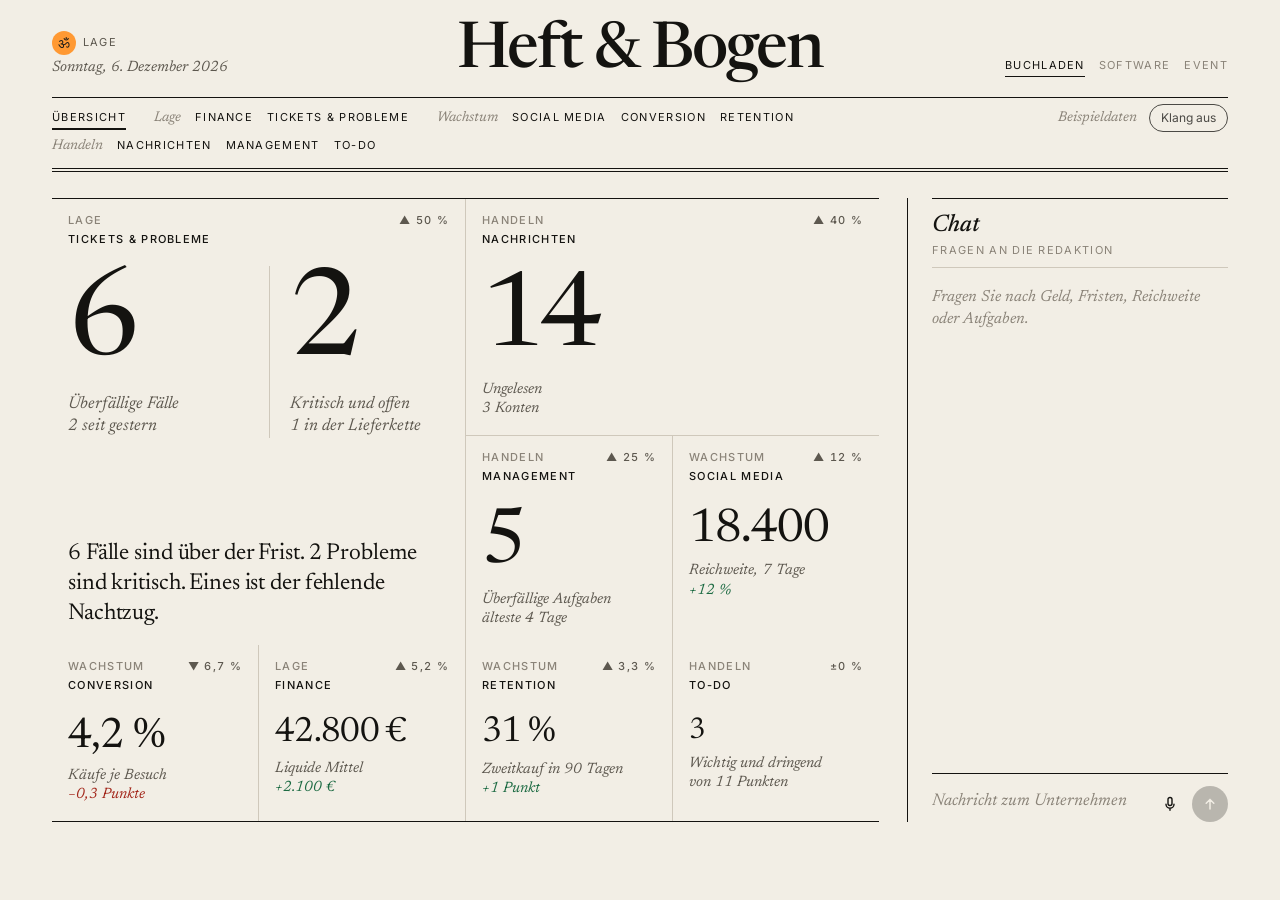
==== commit 81a752ee: "Zeitung, Tech, Founder: Aufmachung nach relativer Veränderung Zeitung: der größte Ausschlag wird Auf" ====
--- a/index.html
+++ b/index.html
@@ -154,10 +154,11 @@
     }
     .frame { min-width: 0; padding-right: 28px; border-right: 1px solid var(--ink); }
 
-    /* front page: finance is the lead story */
+    /* front page: the biggest mover is the lead story, the second biggest runs wide */
     .grid {
       display: grid;
       grid-template-columns: repeat(4, minmax(0, 1fr));
+      grid-auto-flow: dense;
       gap: 1px;
       background: var(--hair);
       border-top: 1px solid var(--ink);
@@ -173,15 +174,16 @@
       transition: background 120ms;
     }
     .tile:hover { background: var(--hover); }
-    .tile[href="#finance"] { grid-column: span 2; grid-row: span 2; }
-    .tile[href="#tickets"] { grid-column: span 2; }
+    .tile-lead { grid-column: span 2; grid-row: span 2; }
+    .tile-second { grid-column: span 2; }
     .tile-cat {
       font-size: 11px;
       letter-spacing: 0.12em;
       text-transform: uppercase;
       font-weight: 500;
     }
-    .tile-group { display: block; margin-bottom: 3px; color: var(--faint); }
+    .tile-group { display: flex; flex-wrap: wrap; justify-content: space-between; gap: 0 8px; margin-bottom: 3px; color: var(--faint); }
+    .tile-move { color: var(--muted); white-space: nowrap; font-variant-numeric: tabular-nums; }
     .tile-value {
       display: block;
       margin-top: 22px;
@@ -189,7 +191,7 @@
       letter-spacing: -0.02em;
       font-variant-numeric: lining-nums tabular-nums;
     }
-    .tile[href="#finance"] .tile-value { font-size: 104px; letter-spacing: -0.04em; }
+    .tile-lead .tile-value { font-size: 104px; letter-spacing: -0.04em; }
     .tile-meta {
       display: flex;
       flex-direction: column;
@@ -197,8 +199,10 @@
       font: italic 400 15px/1.3 var(--serif);
       color: var(--muted);
     }
-    .tile[href="#finance"] .tile-meta { flex-direction: row; justify-content: space-between; gap: 12px; font-size: 19px; }
+    .tile-lead .tile-meta { flex-direction: row; justify-content: space-between; gap: 12px; font-size: 19px; }
+    .tile-lead .pair .tile-meta { flex-direction: column; gap: 0; font-size: 17px; }
     .tile-meta > span:last-child { white-space: nowrap; }
+    .pair .tile-meta > span:last-child { white-space: normal; }
     .tile-dek {
       display: block;
       max-width: 30ch;
@@ -210,6 +214,8 @@
     .pair { display: grid; grid-template-columns: 1fr 1fr; gap: 20px; margin-top: 18px; }
     .pair > span + span { border-left: 1px solid var(--hair); padding-left: 20px; }
     .pair .tile-value { margin-top: 0; }
+    .tile-small .pair { grid-template-columns: 1fr; gap: 12px; margin-top: 14px; }
+    .tile-small .pair > span + span { border-left: 0; padding-left: 0; }
         .up { color: var(--good); }
     .down { color: var(--bad); }
 
@@ -377,10 +383,10 @@
       .sheet { border-top: 0; padding-top: 0; }
       .tile-dek { font-size: 19px; padding-top: 14px; }
       .sheet-dek { font-size: 19px; }
-      .tile[href="#finance"] { grid-row: auto; }
+      .tile-lead { grid-row: auto; }
       .tile { min-height: 140px; }
       .tile-value { font-size: 34px; margin-top: 16px; }
-      .tile[href="#finance"] .tile-value { font-size: 64px; }
+      .tile-lead .tile-value { font-size: 64px; }
       .sheet h1 { font-size: 38px; }
       .sheet-value { font-size: 64px; }
       .sheet .pair .sheet-value { font-size: 48px; }
@@ -391,9 +397,11 @@
 
     /* numbers shrink with their tile instead of breaking */
     .tile { container-type: inline-size; }
-    .tile-value { white-space: nowrap; font-size: min(46px, 17cqi); }
-    .tile[href="#finance"] .tile-value { font-size: min(104px, 21cqi); }
-    .pair .tile-value { font-size: min(46px, 9cqi); }
+    /* number size follows the change: --weight is this change relative to the biggest one (0 to 1) */
+    .tile { --size: calc(30px + 90px * var(--weight, 0)); }
+    .tile-value, .tile-lead .tile-value { white-space: nowrap; font-size: min(var(--size), calc(160cqi / var(--chars, 6))); }
+    .pair .tile-value { font-size: min(var(--size), calc(70cqi / var(--chars, 3))); }
+    .tile-small .pair .tile-value { font-size: min(var(--size), calc(160cqi / var(--chars, 3))); }
     .sheet { container-type: inline-size; }
     .sheet-value { white-space: nowrap; font-size: min(96px, 17cqi); }
     .sheet .pair .sheet-value { font-size: min(72px, 8.5cqi); }
@@ -483,9 +491,12 @@
       return { headers, rows, numeric };
     }
 
+    // change: relative Veränderung je Bereich, bestimmt die Aufmachung. Aus den Kacheln abgeleitet;
+    // für Nachrichten, Management und To-do sind die Vorwerte ausgedacht.
     const DATA = {
       buch: {
         company: "Heft & Bogen",
+        change: { finance: 0.052, tickets: 0.5, social: 0.12, conversion: -0.067, retention: 0.033, messages: 0.4, management: 0.25, todo: 0 },
         tiles: {
           finance: tile("finance", "Finance", "42.800 €", "Liquide Mittel", "+2.100 €", "up", "42.800 € liquide Mittel, 2.100 € über dem Vormonat."),
           tickets: tile("tickets", "Tickets & Probleme", "6", "Überfällige Fälle", "2 seit gestern", "", "6 Fälle sind über der Frist. 2 Probleme sind kritisch. Eines ist der fehlende Nachtzug.", { value: "2", metric: "Kritisch und offen", delta: "1 in der Lieferkette", sign: "" }),
@@ -510,6 +521,7 @@
       },
       software: {
         company: "Nordkap",
+        change: { finance: -0.055, tickets: 0.571, social: 0.06, conversion: 0.063, retention: -0.011, messages: -0.25, management: 0.4, todo: -0.333 },
         tiles: {
           finance: tile("finance", "Finance", "310.000 €", "Liquide Mittel", "−18.000 €", "down", "310.000 € liquide Mittel, 18.000 € unter dem Vormonat."),
           tickets: tile("tickets", "Tickets & Probleme", "11", "Überfällige Fälle", "4 seit gestern", "", "11 Supportfälle sind über der Antwortfrist. 1 Problem ist kritisch: die API antwortet seit 40 Minuten mit Fehlern.", { value: "1", metric: "Kritisch und offen", delta: "API seit 40 Minuten", sign: "down" }),
@@ -534,6 +546,7 @@
       },
       event: {
         company: "Atelier Süd",
+        change: { finance: 0.095, tickets: 0.333, social: -0.04, conversion: 0.083, retention: 0.067, messages: 0.467, management: 0, todo: 1 },
         tiles: {
           finance: tile("finance", "Finance", "96.500 €", "Liquide Mittel", "+8.400 €", "up", "96.500 € liquide Mittel, 8.400 € über dem Vormonat."),
           tickets: tile("tickets", "Tickets & Probleme", "4", "Überfällige Fälle", "1 seit gestern", "", "4 Rückfragen sind über der Frist. 3 Probleme sind kritisch. Location und Licht betreffen diese Woche.", { value: "3", metric: "Kritisch und offen", delta: "2 betreffen diese Woche", sign: "" }),
@@ -616,20 +629,27 @@
 
     function metricBlock(item) {
       const sign = item.sign ? " " + item.sign : "";
-      return '<span><span class="tile-value">' + esc(item.value) + "</span>" +
+      return '<span><span class="tile-value" style="--chars: ' + item.value.length + '">' + esc(item.value) + "</span>" +
         '<span class="tile-meta"><span>' + esc(item.metric) + '</span><span class="' + sign.trim() + '">' + esc(item.delta) + "</span></span></span>";
     }
 
-    function renderTile(item) {
+    // ▲ 50 %, ▼ 6,7 %, ±0 %
+    function move(change) {
+      if (change === 0) return "±0 %";
+      const abs = Math.abs(change * 100);
+      return (change > 0 ? "▲ " : "▼ ") + String(abs >= 10 ? Math.round(abs) : abs.toFixed(1)).replace(".", ",") + " %";
+    }
+    function renderTile(item, rank, change, max) {
+      const cls = rank === 0 ? "tile tile-lead" : rank === 1 ? "tile tile-second" : "tile tile-small";
+      const weight = max ? (Math.abs(change) / max).toFixed(3) : 0;
+      const cat = '<span class="tile-cat"><span class="tile-group"><span>' + esc(GROUPS[item.id]) + '</span><span class="tile-move">' + move(change) + "</span></span>" + esc(item.category) + "</span>";
+      const dek = rank === 0 ? '<span class="tile-dek">' + esc(item.line) + "</span>" : "";
       if (item.also) {
-        return '<a class="tile" href="#' + item.id + '">' +
-          '<span class="tile-cat"><span class="tile-group">' + esc(GROUPS[item.id]) + "</span>" + esc(item.category) + "</span>" +
-          '<span class="pair">' + metricBlock(item) + metricBlock(item.also) + "</span></a>";
+        return '<a class="' + cls + '" href="#' + item.id + '" style="--weight: ' + weight + '">' + cat +
+          '<span class="pair">' + metricBlock(item) + metricBlock(item.also) + "</span>" + dek + "</a>";
       }
-      return '<a class="tile" href="#' + item.id + '">' +
-        '<span class="tile-cat"><span class="tile-group">' + esc(GROUPS[item.id]) + "</span>" + esc(item.category) + "</span>" +
-        metricBlock(item) +
-        (item.id === "finance" ? '<span class="tile-dek">' + esc(item.line) + "</span>" : "") +
+      return '<a class="' + cls + '" href="#' + item.id + '" style="--weight: ' + weight + '">' + cat +
+        metricBlock(item) + dek +
         "</a>";
     }
 
@@ -661,7 +681,9 @@
     function renderStage() {
       const d = dash();
       if (view === "home") {
-        stage.innerHTML = '<h1 class="sr">Übersicht</h1><div class="grid">' + ORDER.map((id) => renderTile(d.tiles[id])).join("") + "</div>";
+        const ranked = ORDER.slice().sort((a, b) => Math.abs(d.change[b]) - Math.abs(d.change[a]));
+        stage.innerHTML = '<h1 class="sr">Übersicht</h1><div class="grid">' +
+          ranked.map((id, rank) => renderTile(d.tiles[id], rank, d.change[id], Math.abs(d.change[ranked[0]]))).join("") + "</div>";
       } else {
         stage.innerHTML = renderSheet(d.tiles[view]);
       }
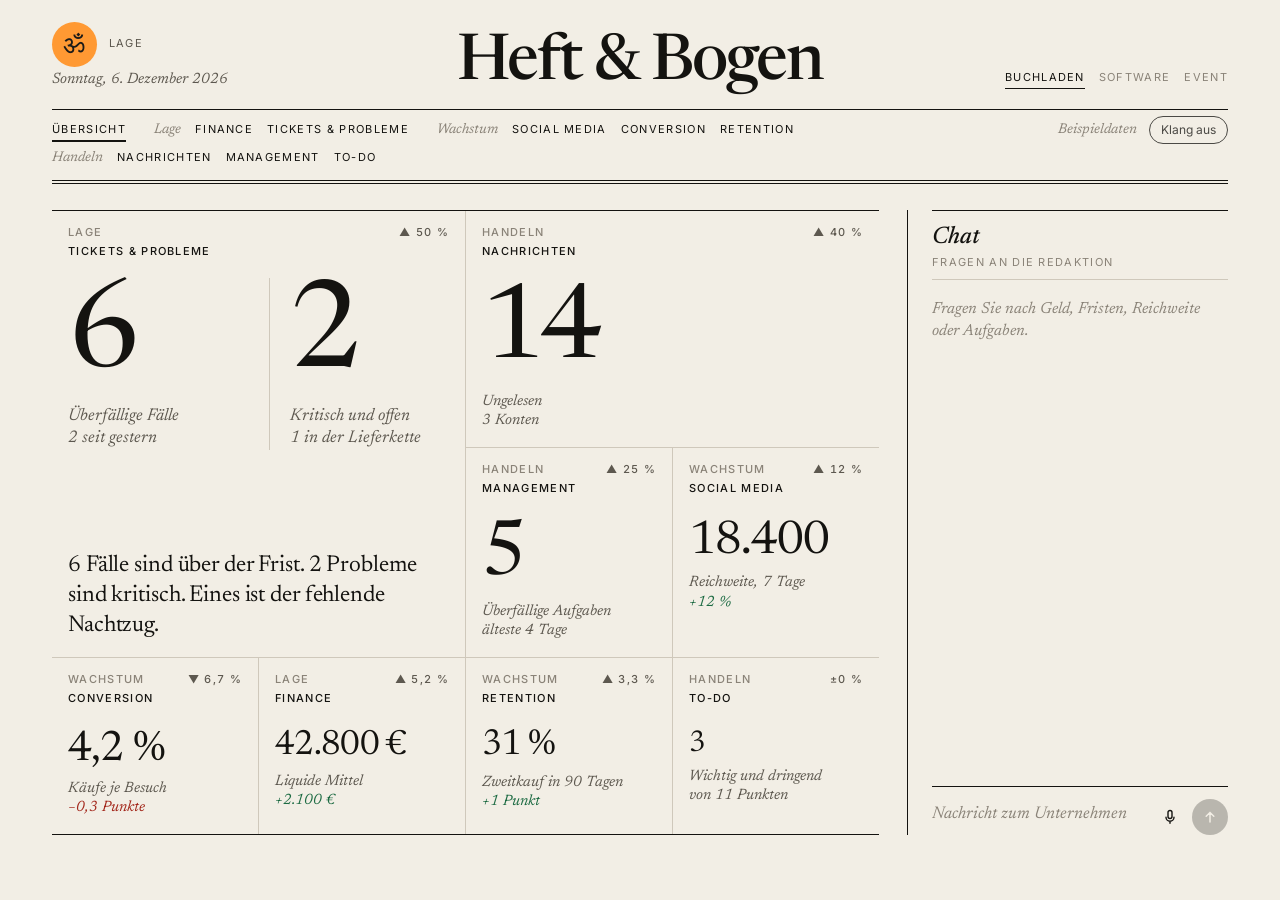
==== commit c4c9131e: "Logo in allen drei Dashboards sichtbar Das ॐ steht jetzt auch in der Kopfleiste, die auf schmalen Bi" ====
--- a/index.html
+++ b/index.html
@@ -414,7 +414,7 @@
     <aside class="rail" id="rail">
       <div class="brand">
         <div class="brand-meta">
-          <p class="brand-kicker"><span class="om-mark" aria-hidden="true">ॐ</span>Lage</p>
+          <p class="brand-kicker"><span class="om-mark" aria-hidden="true" style="--om-size: 2.4em">ॐ</span>Lage</p>
           <p class="dateline" id="dateline"></p>
         </div>
         <p class="brand-name" id="company">Heft &amp; Bogen</p>
@@ -452,7 +452,7 @@
     <main>
       <div class="topbar">
         <button class="menu-btn" type="button" id="menu">Menü</button>
-        <strong id="top-company">Heft &amp; Bogen</strong>
+        <span class="om-mark" aria-hidden="true">ॐ</span><strong id="top-company">Heft &amp; Bogen</strong>
       </div>
       <div class="stage">
         <div class="workspace">
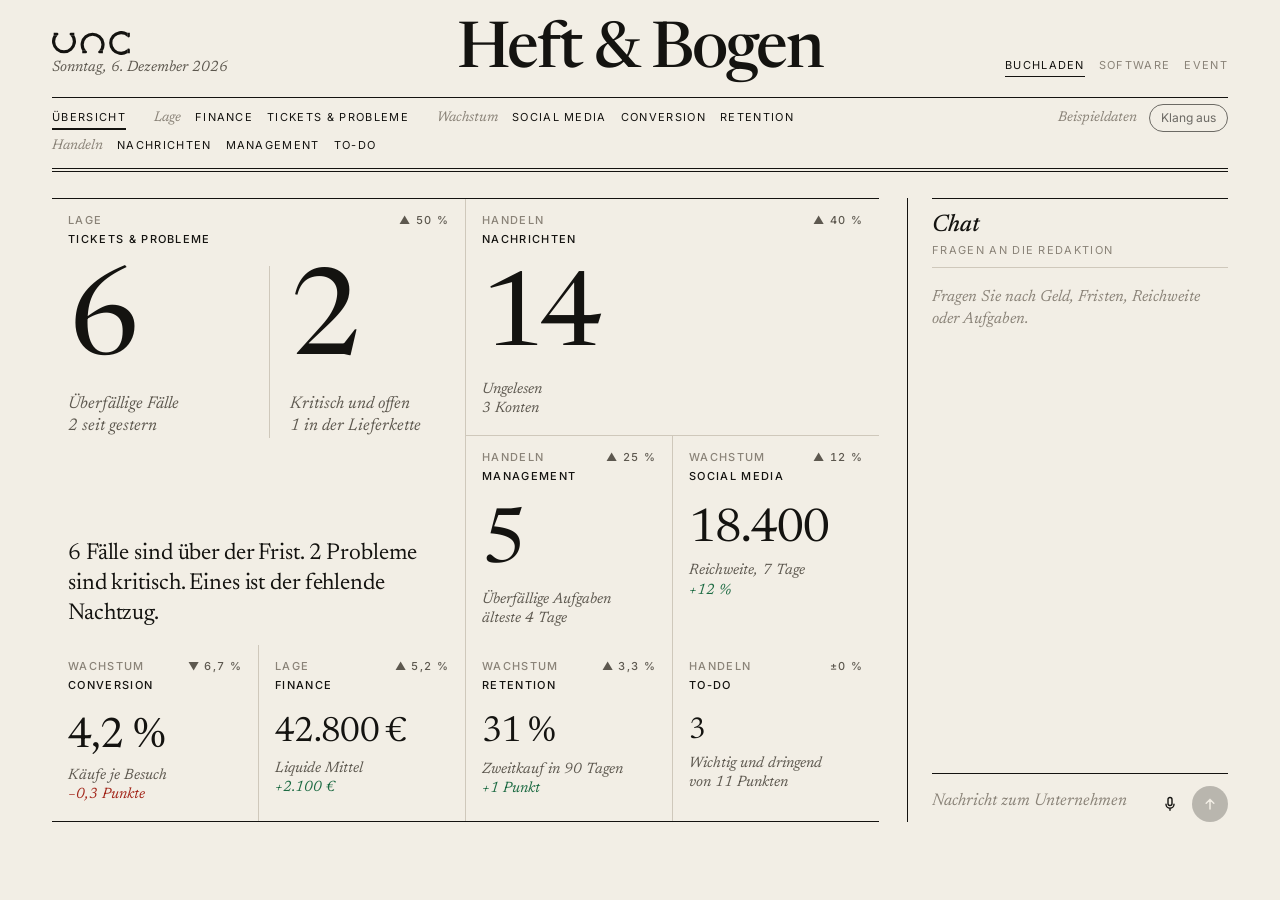
==== commit 24a14d17: "unc-Logo statt ॐ, ohne Safran Das unc-Zeichen (Ring, oben offen, Laschen mit runder Nase) ist als SV" ====
--- a/index.html
+++ b/index.html
@@ -3,7 +3,7 @@
 <head>
   <meta charset="utf-8">
   <meta name="viewport" content="width=device-width, initial-scale=1">
-  <title>Lage</title>
+  <title>unc</title>
   <link rel="preconnect" href="https://fonts.googleapis.com">
   <link rel="preconnect" href="https://fonts.gstatic.com" crossorigin>
   <link rel="stylesheet" href="https://fonts.googleapis.com/css2?family=Newsreader:ital,opsz,wght@0,6..72,400;0,6..72,500;1,6..72,400;1,6..72,500&family=Inter:wght@400;500&display=swap">
@@ -414,7 +414,7 @@
     <aside class="rail" id="rail">
       <div class="brand">
         <div class="brand-meta">
-          <p class="brand-kicker"><span class="om-mark" aria-hidden="true" style="--om-size: 2.4em">ॐ</span>Lage</p>
+          <p class="brand-kicker"><span class="unc-logo" data-unc="wordmark" style="--unc-h: 24px; color: var(--ink)"></span></p>
           <p class="dateline" id="dateline"></p>
         </div>
         <p class="brand-name" id="company">Heft &amp; Bogen</p>
@@ -452,7 +452,7 @@
     <main>
       <div class="topbar">
         <button class="menu-btn" type="button" id="menu">Menü</button>
-        <span class="om-mark" aria-hidden="true">ॐ</span><strong id="top-company">Heft &amp; Bogen</strong>
+        <span class="unc-logo" data-unc="mark" style="--unc-h: 24px"></span><strong id="top-company">Heft &amp; Bogen</strong>
       </div>
       <div class="stage">
         <div class="workspace">
--- a/brand.css
+++ b/brand.css
@@ -1,26 +1,17 @@
-/* Om-Branding für alle Versionen: ॐ-Zeichen und Klang-Schalter. Verhalten in brand.js. */
-:root {
-  --om-saffron: #ff9933;
-  --om-ink: #1c1b19;
-}
+/* unc-Branding für alle Versionen: Logo und Klang-Schalter. Verhalten in brand.js.
+   Alles in der Textfarbe der jeweiligen Seite, keine eigene Markenfarbe. */
 
-span.om-mark {
-  display: inline-grid;
-  place-items: center;
-  width: 1.7em;
-  height: 1.7em;
-  margin: 0 0.45em 0 0;
-  border-radius: 50%;
-  background: var(--om-saffron);
-  color: var(--om-ink);
-  font: normal 400 var(--om-size, 1.3em)/1 "Kohinoor Devanagari", "Devanagari Sangam MN", "Noto Sans Devanagari", serif;
-  letter-spacing: 0;
-  text-transform: none;
+span.unc-logo {
+  display: inline-block;
+  margin: 0;
+  color: inherit;
+  line-height: 0;
   vertical-align: middle;
 }
-.om-breathe { animation: om-breathe 3.2s ease-in-out 2; }
-@keyframes om-breathe {
-  50% { transform: scale(1.16); box-shadow: 0 0 0 0.3em rgba(255, 153, 51, 0.25); }
+.unc-logo svg { display: block; width: auto; height: var(--unc-h, 1em); }
+.unc-breathe { animation: unc-breathe 3.2s ease-in-out 2; }
+@keyframes unc-breathe {
+  50% { transform: scale(1.08); }
 }
 
 .om-sound {
@@ -33,17 +24,16 @@
   font-size: 12px;
   white-space: nowrap;
   cursor: pointer;
-  opacity: 0.75;
+  opacity: 0.6;
 }
 .om-sound:hover { opacity: 1; }
 .om-sound[aria-pressed="true"] {
   opacity: 1;
-  background: var(--om-saffron);
-  border-color: var(--om-saffron);
-  color: var(--om-ink);
+  font-weight: 700;
+  box-shadow: inset 0 0 0 1px currentColor;
 }
 .om-foot { display: flex; align-items: center; gap: 12px; }
 
 @media (prefers-reduced-motion: reduce) {
-  .om-breathe { animation: none; }
+  .unc-breathe { animation: none; }
 }
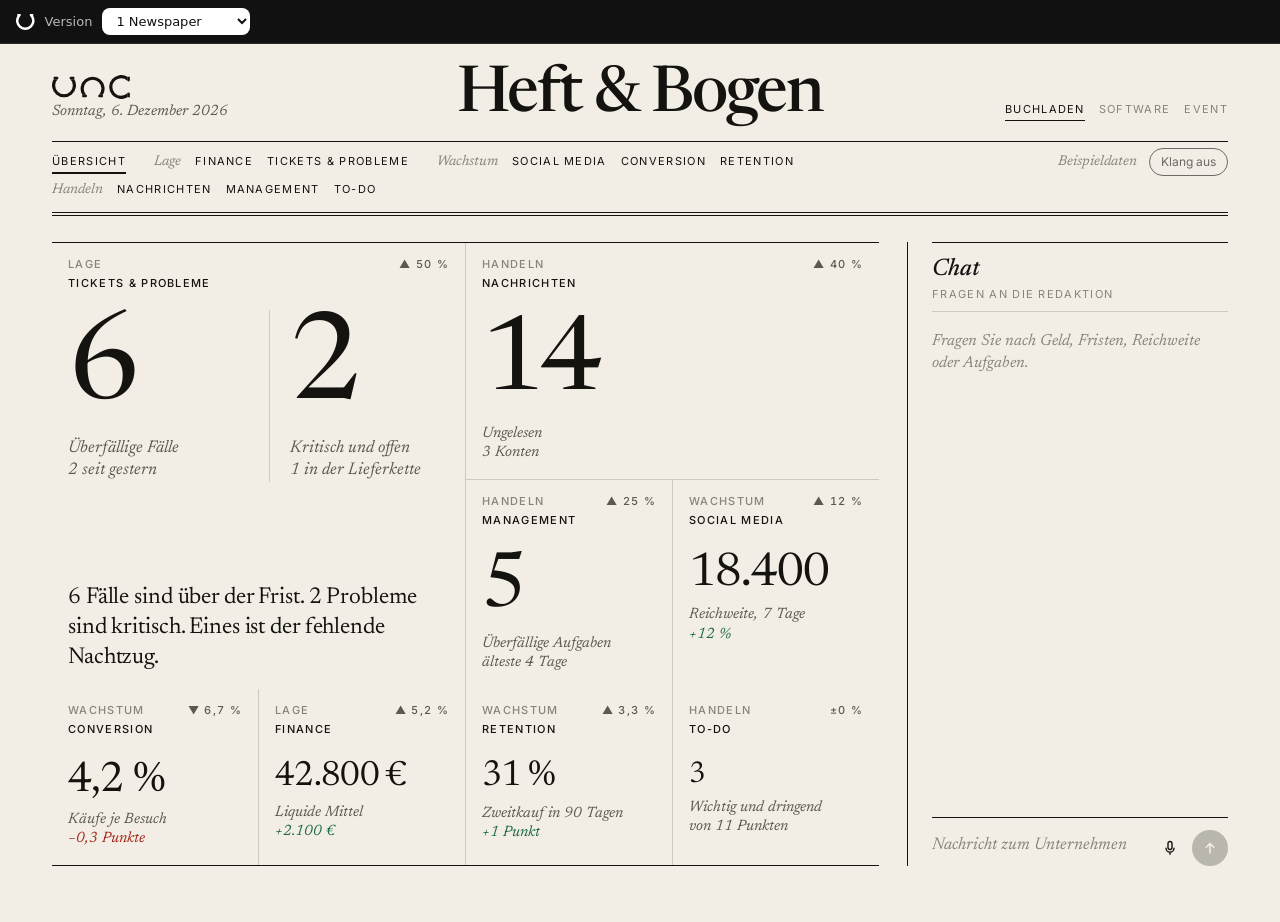
==== commit 01f18d9e: "Versionsleiste oben: Newspaper, Trade Republic, Gen Z Seiten mit <body data-versions> bekommen von b" ====
--- a/index.html
+++ b/index.html
@@ -408,8 +408,9 @@
   </style>
   <link rel="stylesheet" href="brand.css">
   <script src="brand.js" defer></script>
+  <script src="bridge.js" defer></script>
 </head>
-<body>
+<body data-versions>
   <div class="app">
     <aside class="rail" id="rail">
       <div class="brand">
--- a/brand.css
+++ b/brand.css
@@ -13,6 +13,28 @@
 @keyframes unc-breathe {
   50% { transform: scale(1.08); }
 }
+
+.unc-versions {
+  display: flex;
+  align-items: center;
+  gap: 10px;
+  padding: 8px 16px;
+  background: #111;
+  color: #fff;
+  border-bottom: 1px solid #2a2a2a;
+  font: 500 13px/1.2 system-ui, -apple-system, "Segoe UI", sans-serif;
+}
+.unc-versions label { opacity: 0.7; }
+.unc-versions select {
+  padding: 5px 10px;
+  border: 0;
+  border-radius: 8px;
+  background: #fff;
+  color: #111;
+  font: inherit;
+  cursor: pointer;
+}
+.unc-versions select:focus-visible { outline: 2px solid #fff; outline-offset: 2px; }
 
 .om-sound {
   border: 1px solid currentColor;
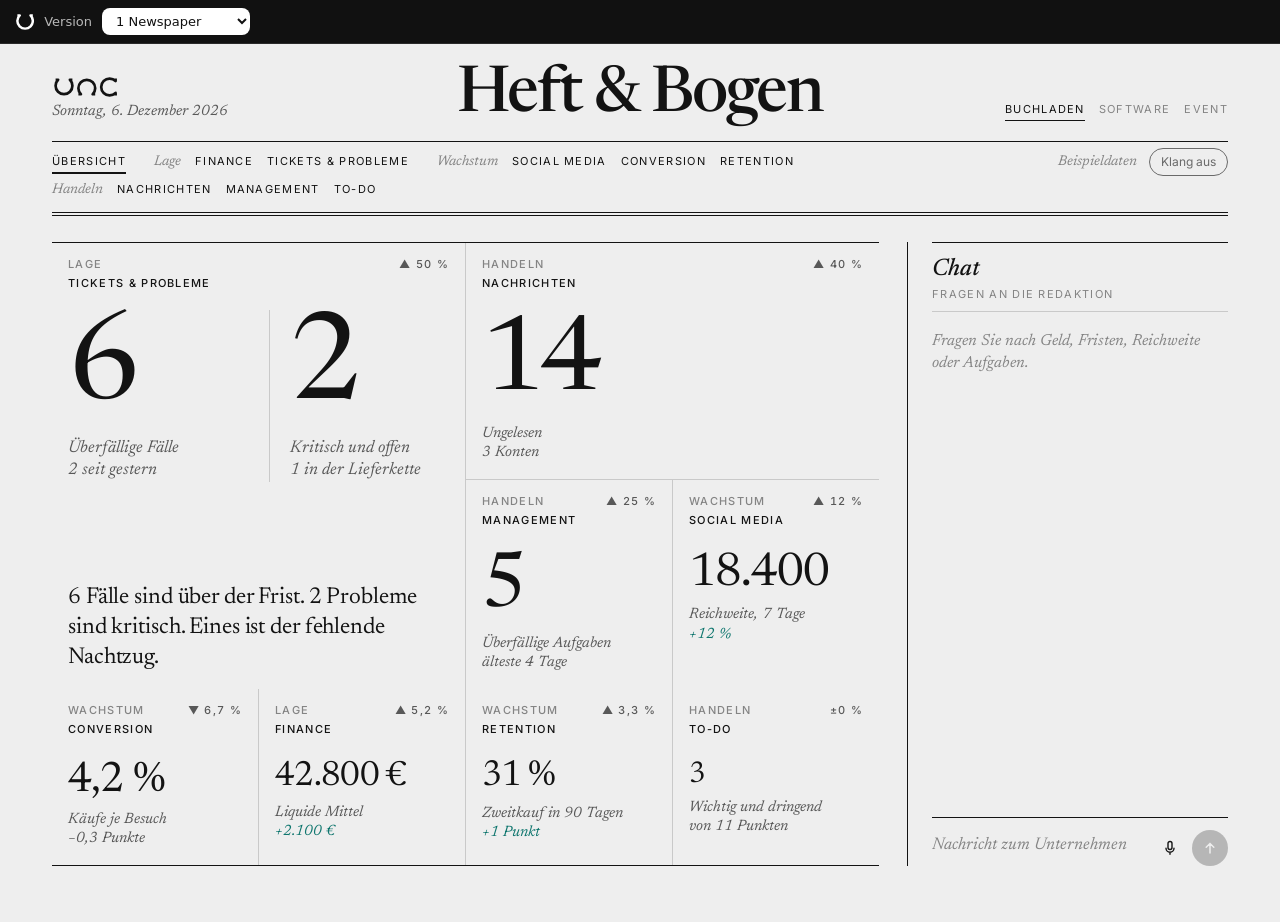
==== commit 841898de: "Eine Palette für alle Versionen: Schwarz, Weiß, Grau, Tiffany Alle Farben in Newspaper, Original, Tr" ====
--- a/index.html
+++ b/index.html
@@ -10,15 +10,15 @@
   <style>
     /* A · Zeitung: newsprint, serif numbers, hairline columns, masthead instead of sidebar */
     :root {
-      --bg: #f2eee5;
-      --ink: #141310;
-      --muted: #5d584f;
-      --faint: #8a8378;
-      --hair: #cfc8bb;
-      --good: #1d6b43;
-      --bad: #a3271b;
-      --hover: #ebe6db;
-      --scrim: rgba(20, 19, 16, 0.3);
+      --bg: #eeeeee;
+      --ink: #131313;
+      --muted: #585858;
+      --faint: #848484;
+      --hair: #c9c9c9;
+      --good: #0f766e;
+      --bad: #565656;
+      --hover: #e6e6e6;
+      --scrim: rgba(19, 19, 19, 0.3);
       --serif: "Newsreader", Georgia, serif;
       --sans: "Inter", system-ui, -apple-system, sans-serif;
       color-scheme: light;
@@ -26,14 +26,14 @@
     /* Nachtausgabe: dark paper, follows the system setting */
     @media (prefers-color-scheme: dark) {
       :root {
-        --bg: #191712;
-        --ink: #ebe5d6;
-        --muted: #aaa293;
-        --faint: #7c7568;
-        --hair: #3a362e;
-        --good: #86c79f;
-        --bad: #ee8f80;
-        --hover: #211f19;
+        --bg: #171717;
+        --ink: #e5e5e5;
+        --muted: #a3a3a3;
+        --faint: #767676;
+        --hair: #363636;
+        --good: #81d8d0;
+        --bad: #a8a8a8;
+        --hover: #1f1f1f;
         --scrim: rgba(0, 0, 0, 0.55);
         color-scheme: dark;
       }
